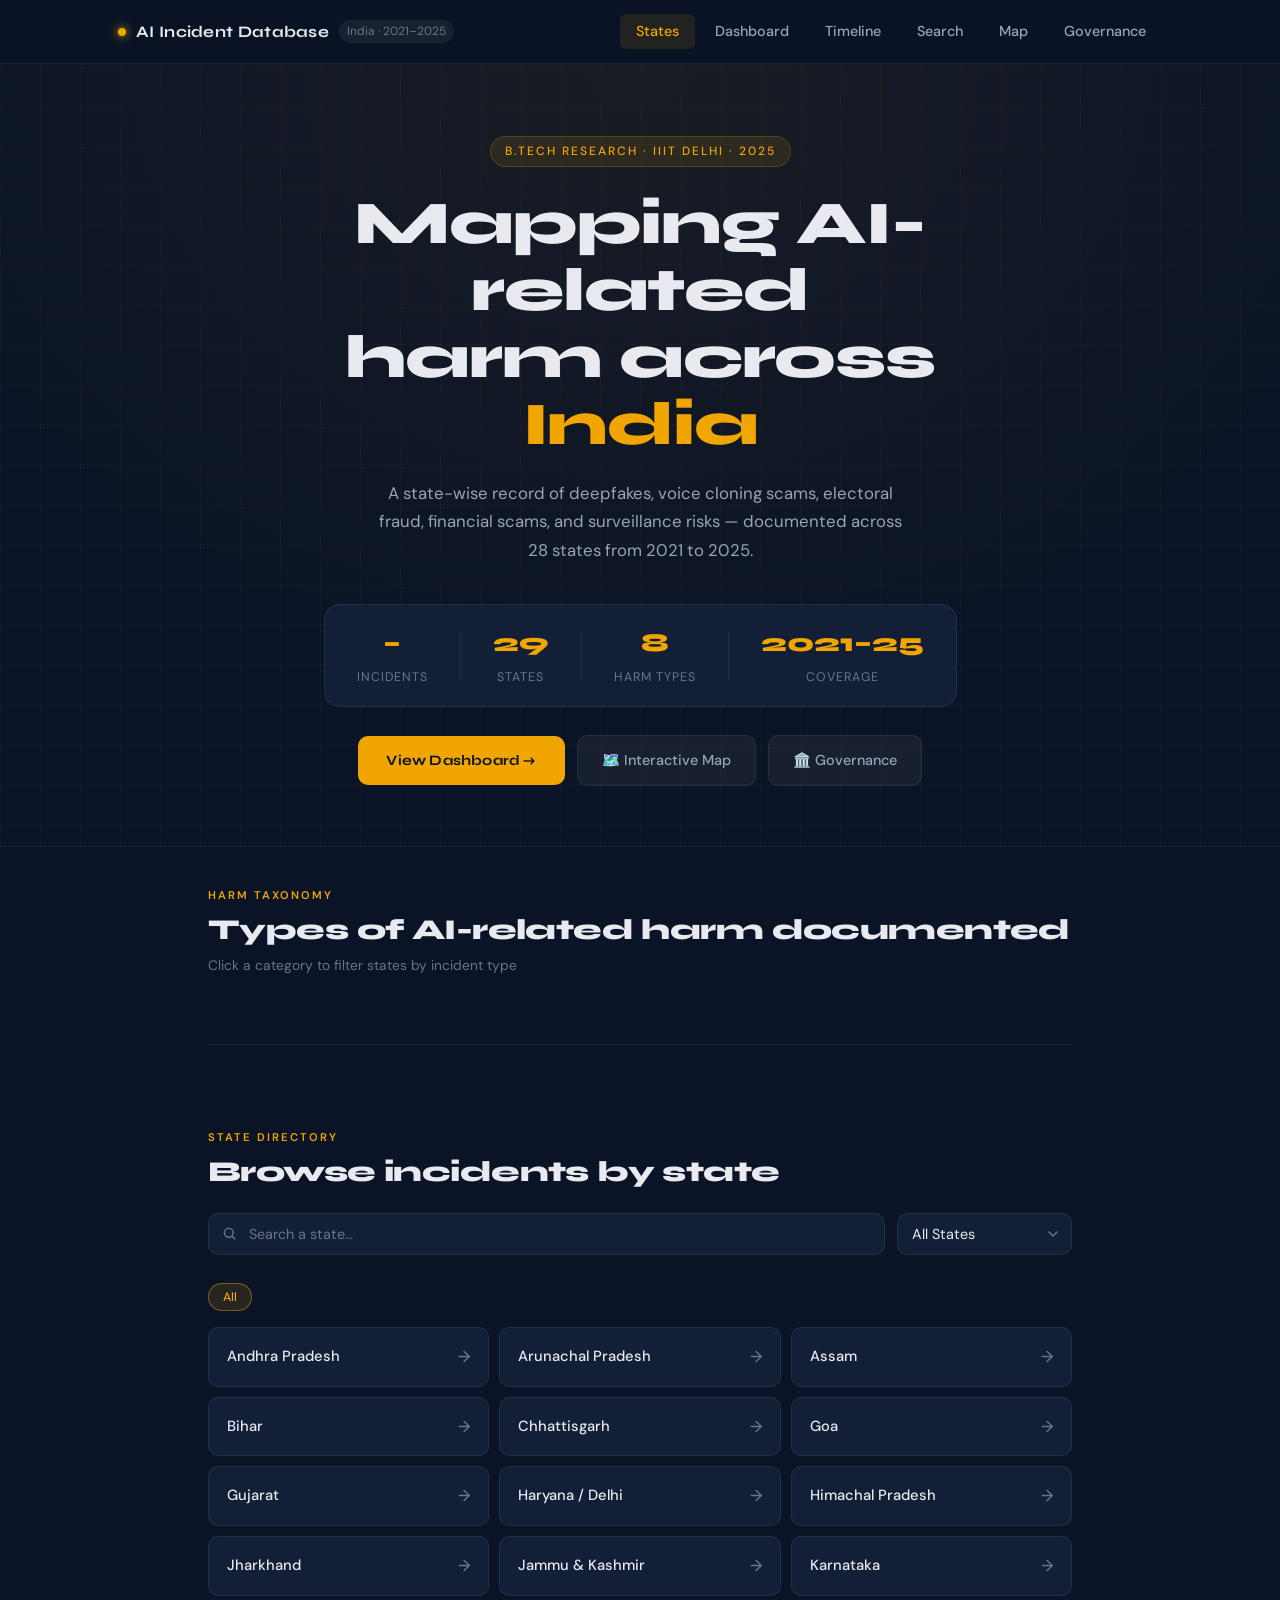
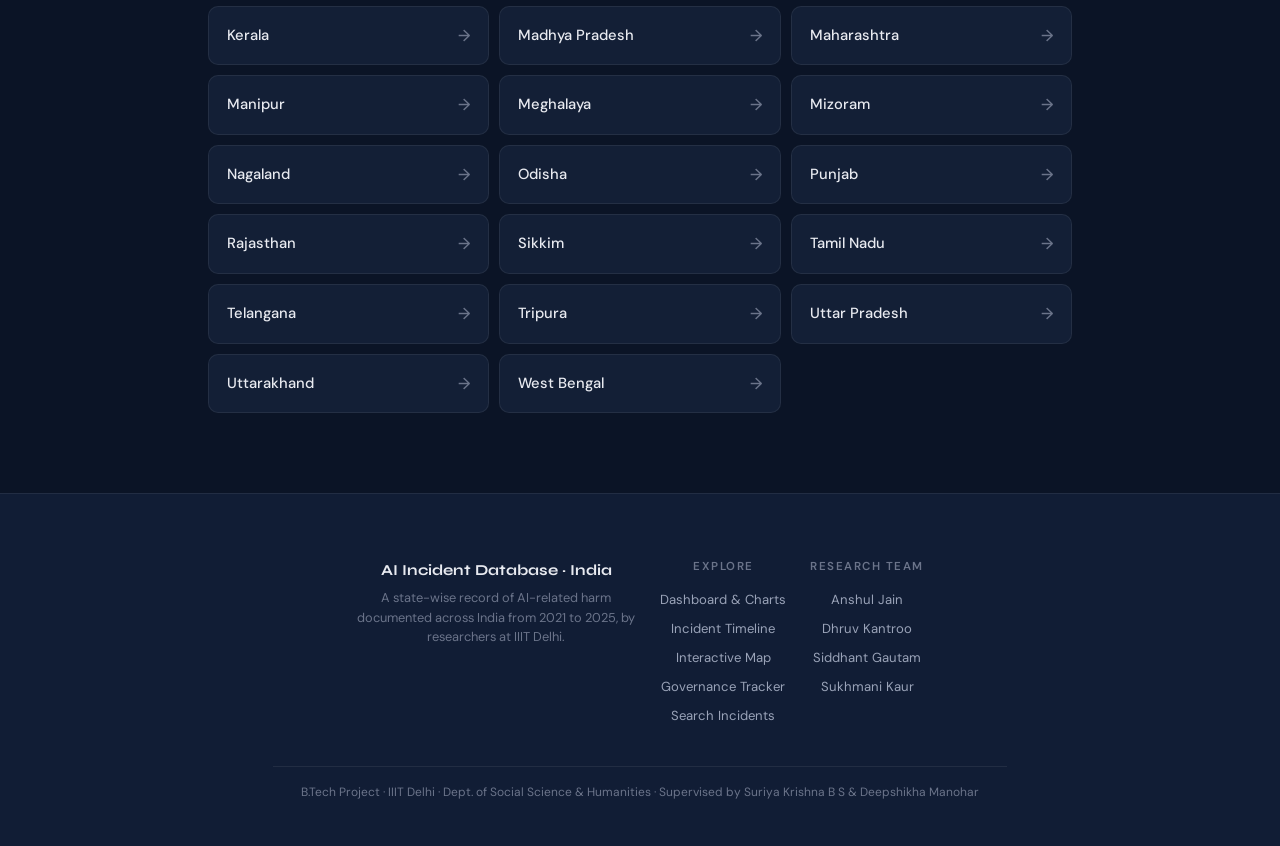
==== index.html @ 0bf56e0f "Redesign: interactive map, new UI, category filters" ====
<!DOCTYPE html>
<html lang="en">
<head>
  <meta charset="UTF-8" />
  <meta name="viewport" content="width=device-width, initial-scale=1.0" />
  <title>AI Incident Database – India</title>
  <link rel="preconnect" href="https://fonts.googleapis.com">
  <link href="https://fonts.googleapis.com/css2?family=Syne:wght@400;600;700;800&family=DM+Sans:ital,wght@0,300;0,400;0,500;1,400&display=swap" rel="stylesheet">
  <link rel="stylesheet" href="styles.css" />
</head>
<body>

  <!-- TOP NAV -->
  <nav class="topnav">
    <div class="topnav-inner">
      <div class="topnav-brand">
        <span class="brand-dot"></span>
        <span class="brand-name">AI Incident Database</span>
        <span class="brand-tag">India · 2021–2025</span>
      </div>
      <div class="topnav-links">
        <a href="index.html" class="nav-link active">States</a>
        <a href="dashboard.html" class="nav-link">Dashboard</a>
        <a href="timeline.html" class="nav-link">Timeline</a>
        <a href="search.html" class="nav-link">Search</a>
        <a href="overall.html" class="nav-link">Map</a>
        <a href="governance.html" class="nav-link">Governance</a>
      </div>
      <button class="hamburger" id="hamburger" aria-label="Open menu">
        <span></span><span></span><span></span>
      </button>
    </div>
  </nav>

  <!-- MOBILE DRAWER -->
  <div class="drawer-overlay" id="drawerOverlay"></div>
  <aside class="drawer" id="drawer">
    <div class="drawer-header">
      <span class="brand-name">Navigation</span>
      <button class="drawer-close" id="drawerClose">✕</button>
    </div>
    <ul class="drawer-list">
      <li><a href="index.html" class="drawer-link active"><span>🗺️</span> All States</a></li>
      <li><a href="dashboard.html" class="drawer-link"><span>📊</span> Dashboard</a></li>
      <li><a href="timeline.html" class="drawer-link"><span>📅</span> Timeline</a></li>
      <li><a href="search.html" class="drawer-link"><span>🔍</span> Search</a></li>
      <li><a href="overall.html" class="drawer-link"><span>🗾</span> Map</a></li>
      <li><a href="governance.html" class="drawer-link"><span>🏛️</span> Central Governance</a></li>
    </ul>
  </aside>

  <!-- HERO -->
  <header class="hero">
    <div class="hero-inner">
      <div class="hero-eyebrow">B.Tech Research · IIIT Delhi · 2025</div>
      <h1 class="hero-title">
        Mapping AI-related<br>harm across <em>India</em>
      </h1>
      <p class="hero-sub">A state-wise record of deepfakes, voice cloning scams, electoral fraud, financial scams, and surveillance risks — documented across 28 states from 2021 to 2025.</p>
      <div class="hero-stats">
        <div class="stat"><strong id="cntTotal">–</strong><span>Incidents</span></div>
        <div class="stat-divider"></div>
        <div class="stat"><strong id="cntStates">29</strong><span>States</span></div>
        <div class="stat-divider"></div>
        <div class="stat"><strong>8</strong><span>Harm types</span></div>
        <div class="stat-divider"></div>
        <div class="stat"><strong>2021–25</strong><span>Coverage</span></div>
      </div>
      <div class="hero-actions">
        <a href="dashboard.html" class="btn-primary">View Dashboard →</a>
        <a href="overall.html" class="btn-secondary">🗺️ Interactive Map</a>
        <a href="governance.html" class="btn-secondary">🏛️ Governance</a>
      </div>
    </div>
    <div class="hero-grid-bg"></div>
  </header>

  <!-- HARM CATEGORIES SECTION -->
  <section class="main-container" style="padding-bottom:0">
    <div class="section-header">
      <span class="section-eyebrow">Harm Taxonomy</span>
      <h2 class="section-title">Types of AI-related harm documented</h2>
      <p class="section-desc">Click a category to filter states by incident type</p>
    </div>
    <div class="cat-cards-grid" id="catCardsGrid"></div>
    <div class="section-divider"></div>
  </section>

  <!-- STATE DIRECTORY -->
  <main class="main-container">
    <div class="section-header">
      <span class="section-eyebrow">State Directory</span>
      <h2 class="section-title">Browse incidents by state</h2>
    </div>

    <div class="controls-bar">
      <div class="search-wrap">
        <svg class="search-icon" viewBox="0 0 20 20" fill="none"><circle cx="8.5" cy="8.5" r="5.5" stroke="currentColor" stroke-width="1.8"/><path d="M13 13l3 3" stroke="currentColor" stroke-width="1.8" stroke-linecap="round"/></svg>
        <input type="text" id="searchInput" class="search-input" placeholder="Search a state…" autocomplete="off" />
      </div>
      <select id="stateSelect" class="state-select">
        <option value="">All States</option>
        <option>Andhra Pradesh</option>
        <option>Arunachal Pradesh</option>
        <option>Assam</option>
        <option>Bihar</option>
        <option>Chhattisgarh</option>
        <option>Goa</option>
        <option>Gujarat</option>
        <option>Haryana/ Delhi</option>
        <option>Himachal Pradesh</option>
        <option>Jharkhand</option>
        <option>Jammu & Kashmir</option>
        <option>Karnataka</option>
        <option>Kerala</option>
        <option>Madhya Pradesh</option>
        <option>Maharashtra</option>
        <option>Manipur</option>
        <option>Meghalaya</option>
        <option>Mizoram</option>
        <option>Nagaland</option>
        <option>Odisha</option>
        <option>Punjab</option>
        <option>Rajasthan</option>
        <option>Sikkim</option>
        <option>Tamil Nadu</option>
        <option>Telangana</option>
        <option>Tripura</option>
        <option>Uttar Pradesh</option>
        <option>Uttarakhand</option>
        <option>West Bengal</option>
      </select>
    </div>

    <div class="filter-chips" id="filterChips">
      <button class="filter-chip active" data-cat="">All</button>
    </div>

    <ul id="stateList" class="state-grid">
      <li data-state="Andhra Pradesh"><a href="state.html?state=Andhra%20Pradesh"><span class="state-name">Andhra Pradesh</span><div class="state-card-right"><span class="state-arrow">→</span></div></a></li>
      <li data-state="Arunachal Pradesh"><a href="state.html?state=Arunachal%20Pradesh"><span class="state-name">Arunachal Pradesh</span><div class="state-card-right"><span class="state-arrow">→</span></div></a></li>
      <li data-state="Assam"><a href="state.html?state=Assam"><span class="state-name">Assam</span><div class="state-card-right"><span class="state-arrow">→</span></div></a></li>
      <li data-state="Bihar"><a href="state.html?state=Bihar"><span class="state-name">Bihar</span><div class="state-card-right"><span class="state-arrow">→</span></div></a></li>
      <li data-state="Chhattisgarh"><a href="state.html?state=Chhattisgarh"><span class="state-name">Chhattisgarh</span><div class="state-card-right"><span class="state-arrow">→</span></div></a></li>
      <li data-state="Goa"><a href="state.html?state=Goa"><span class="state-name">Goa</span><div class="state-card-right"><span class="state-arrow">→</span></div></a></li>
      <li data-state="Gujarat"><a href="state.html?state=Gujarat"><span class="state-name">Gujarat</span><div class="state-card-right"><span class="state-arrow">→</span></div></a></li>
      <li data-state="Haryana/ Delhi"><a href="state.html?state=Haryana%2F%20Delhi"><span class="state-name">Haryana / Delhi</span><div class="state-card-right"><span class="state-arrow">→</span></div></a></li>
      <li data-state="Himachal Pradesh"><a href="state.html?state=Himachal%20Pradesh"><span class="state-name">Himachal Pradesh</span><div class="state-card-right"><span class="state-arrow">→</span></div></a></li>
      <li data-state="Jharkhand"><a href="state.html?state=Jharkhand"><span class="state-name">Jharkhand</span><div class="state-card-right"><span class="state-arrow">→</span></div></a></li>
      <li data-state="Jammu & Kashmir"><a href="state.html?state=Jammu%20%26%20Kashmir"><span class="state-name">Jammu & Kashmir</span><div class="state-card-right"><span class="state-arrow">→</span></div></a></li>
      <li data-state="Karnataka"><a href="state.html?state=Karnataka"><span class="state-name">Karnataka</span><div class="state-card-right"><span class="state-arrow">→</span></div></a></li>
      <li data-state="Kerala"><a href="state.html?state=Kerala"><span class="state-name">Kerala</span><div class="state-card-right"><span class="state-arrow">→</span></div></a></li>
      <li data-state="Madhya Pradesh"><a href="state.html?state=Madhya%20Pradesh"><span class="state-name">Madhya Pradesh</span><div class="state-card-right"><span class="state-arrow">→</span></div></a></li>
      <li data-state="Maharashtra"><a href="state.html?state=Maharashtra"><span class="state-name">Maharashtra</span><div class="state-card-right"><span class="state-arrow">→</span></div></a></li>
      <li data-state="Manipur"><a href="state.html?state=Manipur"><span class="state-name">Manipur</span><div class="state-card-right"><span class="state-arrow">→</span></div></a></li>
      <li data-state="Meghalaya"><a href="state.html?state=Meghalaya"><span class="state-name">Meghalaya</span><div class="state-card-right"><span class="state-arrow">→</span></div></a></li>
      <li data-state="Mizoram"><a href="state.html?state=Mizoram"><span class="state-name">Mizoram</span><div class="state-card-right"><span class="state-arrow">→</span></div></a></li>
      <li data-state="Nagaland"><a href="state.html?state=Nagaland"><span class="state-name">Nagaland</span><div class="state-card-right"><span class="state-arrow">→</span></div></a></li>
      <li data-state="Odisha"><a href="state.html?state=Odisha"><span class="state-name">Odisha</span><div class="state-card-right"><span class="state-arrow">→</span></div></a></li>
      <li data-state="Punjab"><a href="state.html?state=Punjab"><span class="state-name">Punjab</span><div class="state-card-right"><span class="state-arrow">→</span></div></a></li>
      <li data-state="Rajasthan"><a href="state.html?state=Rajasthan"><span class="state-name">Rajasthan</span><div class="state-card-right"><span class="state-arrow">→</span></div></a></li>
      <li data-state="Sikkim"><a href="state.html?state=Sikkim"><span class="state-name">Sikkim</span><div class="state-card-right"><span class="state-arrow">→</span></div></a></li>
      <li data-state="Tamil Nadu"><a href="state.html?state=Tamil%20Nadu"><span class="state-name">Tamil Nadu</span><div class="state-card-right"><span class="state-arrow">→</span></div></a></li>
      <li data-state="Telangana"><a href="state.html?state=Telangana"><span class="state-name">Telangana</span><div class="state-card-right"><span class="state-arrow">→</span></div></a></li>
      <li data-state="Tripura"><a href="state.html?state=Tripura"><span class="state-name">Tripura</span><div class="state-card-right"><span class="state-arrow">→</span></div></a></li>
      <li data-state="Uttar Pradesh"><a href="state.html?state=Uttar%20Pradesh"><span class="state-name">Uttar Pradesh</span><div class="state-card-right"><span class="state-arrow">→</span></div></a></li>
      <li data-state="Uttarakhand"><a href="state.html?state=Uttarakhand"><span class="state-name">Uttarakhand</span><div class="state-card-right"><span class="state-arrow">→</span></div></a></li>
      <li data-state="West Bengal"><a href="state.html?state=West%20Bengal"><span class="state-name">West Bengal</span><div class="state-card-right"><span class="state-arrow">→</span></div></a></li>
    </ul>

    <p id="noResults" class="no-results" style="display:none;">No states match your search.</p>
  </main>

  <!-- FOOTER -->
  <footer class="site-footer">
    <div class="footer-inner">
      <div class="footer-brand">
        <span class="footer-brand-name">AI Incident Database · India</span>
        <p class="footer-brand-desc">A state-wise record of AI-related harm documented across India from 2021 to 2025, by researchers at IIIT Delhi.</p>
      </div>
      <div class="footer-links">
        <span class="footer-links-title">Explore</span>
        <a href="dashboard.html" class="footer-link">Dashboard & Charts</a>
        <a href="timeline.html" class="footer-link">Incident Timeline</a>
        <a href="overall.html" class="footer-link">Interactive Map</a>
        <a href="governance.html" class="footer-link">Governance Tracker</a>
        <a href="search.html" class="footer-link">Search Incidents</a>
      </div>
      <div class="footer-links">
        <span class="footer-links-title">Research Team</span>
        <span class="footer-link">Anshul Jain</span>
        <span class="footer-link">Dhruv Kantroo</span>
        <span class="footer-link">Siddhant Gautam</span>
        <span class="footer-link">Sukhmani Kaur</span>
      </div>
    </div>
    <div class="footer-bottom">
      B.Tech Project · IIIT Delhi · Dept. of Social Science & Humanities · Supervised by Suriya Krishna B S & Deepshikha Manohar
    </div>
  </footer>

  <script src="state.js"></script>
  <script src="script.js"></script>
  <script>
    /* ── Category rules ── */
    const CAT_RULES = [
      { key: 'electoral',    label: 'Electoral Misinfo',    icon: '🗳️', color: '#c17f24', rgb: '193,127,36',  keywords: ['election','electoral','political','deepfake political','CM','BJP','Congress','RJD','TMC','SP ','MLA','MP ','poll','vote','campaign','defam'] },
      { key: 'blackmail',    label: 'Deepfake Blackmail',   icon: '🎭', color: '#7ec8e3', rgb: '126,200,227', keywords: ['blackmail','sextortion','obscene','morphed','suicide','extort','intimate','explicit','revenge'] },
      { key: 'voice',        label: 'Voice Cloning Scams',  icon: '🎙️', color: '#c084fc', rgb: '192,132,252', keywords: ['voice cloning','voice scam','cloned voice','AI voice','kidnap','ransom','emergency'] },
      { key: 'fraud',        label: 'Financial Fraud',      icon: '💸', color: '#f97316', rgb: '249,115,22',  keywords: ['fraud','investment','scam','lakh','crore','trading','fake app','stock','crypto','ponzi','trump hotel','phishing'] },
      { key: 'arrest',       label: 'Digital Arrest',       icon: '🚔', color: '#4ade80', rgb: '74,222,128',  keywords: ['digital arrest','IPS','CBI','RBI','officer','deepfake IPS','pose as'] },
      { key: 'surveillance', label: 'Surveillance Risks',   icon: '👁️', color: '#94a3b8', rgb: '148,163,184', keywords: ['facial recognition','CCTV','surveillance','attendance','biometric','AI tool','deep trace','traffic'] },
      { key: 'identity',     label: 'Identity Theft',       icon: '🪪', color: '#fb923c', rgb: '251,146,60',  keywords: ['identity','fake profile','persona','fake account','impersonat','babydoll','fake social'] },
      { key: 'communal',     label: 'Communal Misinfo',     icon: '⚡', color: '#f0abfc', rgb: '240,171,252', keywords: ['communal','riot','violence','religion','caste','kumbh','misinformation','fake news','mislead','stampede'] },
    ];

    function classifyIncident(inc) {
      const text = ((inc.title || '') + ' ' + (inc.summary || '')).toLowerCase();
      for (const cat of CAT_RULES) {
        if (cat.keywords.some(k => text.includes(k.toLowerCase()))) return cat;
      }
      return { key: 'other', label: 'Other', icon: '📌', color: '#6b748a', rgb: '107,116,138' };
    }

    /* ── Build counts per state and per category ── */
    const stateCounts = {};
    const catCounts   = {};
    const stateCats   = {};  // state → Set of cat keys

    let totalIncidents = 0;
    Object.entries(incidentsData).forEach(([state, incs]) => {
      stateCounts[state] = incs.length;
      totalIncidents += incs.length;
      stateCats[state] = new Set();
      incs.forEach(inc => {
        const cat = classifyIncident(inc);
        catCounts[cat.key] = (catCounts[cat.key] || 0) + 1;
        stateCats[state].add(cat.key);
      });
    });

    /* ── Hero: animated counter ── */
    function animateCounter(el, target, dur = 1300) {
      const t0 = performance.now();
      (function tick(now) {
        const p = Math.min((now - t0) / dur, 1);
        el.textContent = Math.round((1 - Math.pow(1 - p, 3)) * target);
        if (p < 1) requestAnimationFrame(tick);
      })(performance.now());
    }

    const cntTotal  = document.getElementById('cntTotal');
    const cntStates = document.getElementById('cntStates');

    const heroObs = new IntersectionObserver(entries => {
      if (entries[0].isIntersecting) {
        animateCounter(cntTotal,  totalIncidents);
        animateCounter(cntStates, Object.keys(incidentsData).length);
        heroObs.disconnect();
      }
    }, { threshold: 0.3 });
    heroObs.observe(document.querySelector('.hero-stats'));

    /* ── Hero: rotating word ── */
    const rotWords = ['deepfakes', 'voice scams', 'election fraud', 'surveillance', 'financial fraud', 'identity theft', 'communal misinfo'];
    let rotIdx = 0;
    const rotEl = document.getElementById('rotWord');
    setInterval(() => {
      rotEl.style.opacity = '0';
      rotEl.style.transform = 'translateY(-10px)';
      setTimeout(() => {
        rotIdx = (rotIdx + 1) % rotWords.length;
        rotEl.textContent = rotWords[rotIdx];
        rotEl.style.opacity = '1';
        rotEl.style.transform = 'translateY(0)';
      }, 220);
    }, 2400);

    /* ── Build category cards ── */
    let activeCat = '';
    const catGrid = document.getElementById('catCardsGrid');
    const chips   = document.getElementById('filterChips');

    CAT_RULES.forEach(cat => {
      const count = catCounts[cat.key] || 0;

      // Card
      const card = document.createElement('div');
      card.className = 'cat-card';
      card.style.setProperty('--c-accent', cat.color);
      card.style.setProperty('--c-accent-rgb', cat.rgb);
      card.innerHTML = `
        <span class="cat-card-icon">${cat.icon}</span>
        <div class="cat-card-label">${cat.label}</div>
        <div class="cat-card-meta">
          <span class="cat-card-count">across states</span>
          <span class="cat-card-num">${count}</span>
        </div>`;
      card.addEventListener('click', () => filterByCat(cat.key, card));
      catGrid.appendChild(card);

      // Chip
      const chip = document.createElement('button');
      chip.className = 'filter-chip';
      chip.dataset.cat = cat.key;
      chip.style.cssText = `border-color: rgba(${cat.rgb},0.3);`;
      chip.textContent = cat.label;
      chip.addEventListener('click', () => filterByCat(cat.key, null, chip));
      chips.appendChild(chip);
    });

    function filterByCat(key, clickedCard, clickedChip) {
      // Toggle off if same category clicked
      if (activeCat === key) key = '';

      activeCat = key;

      // Update card active states
      document.querySelectorAll('.cat-card').forEach((c, i) => {
        c.classList.toggle('active-filter', CAT_RULES[i]?.key === key);
      });

      // Update chip active states
      document.querySelectorAll('.filter-chip').forEach(c => {
        c.classList.toggle('active', c.dataset.cat === key);
      });
      if (!key) document.querySelector('.filter-chip[data-cat=""]').classList.add('active');

      // Filter state list
      document.querySelectorAll('#stateList li[data-state]').forEach(li => {
        const state = li.dataset.state;
        const show = !key || (stateCats[state] && stateCats[state].has(key));
        li.style.display = show ? '' : 'none';
      });

      const visible = document.querySelectorAll('#stateList li[data-state]:not([style*="none"])').length;
      document.getElementById('noResults').style.display = visible === 0 ? '' : 'none';
    }

    // "All" chip
    document.querySelector('.filter-chip[data-cat=""]').addEventListener('click', () => filterByCat(''));

    /* ── Inject incident count badges into state cards ── */
    document.querySelectorAll('#stateList li[data-state]').forEach(li => {
      const count = stateCounts[li.dataset.state] || 0;
      if (count > 0) {
        const right = li.querySelector('.state-card-right');
        const badge = document.createElement('span');
        badge.className = 'incident-count-badge';
        badge.textContent = count;
        right.insertBefore(badge, right.firstChild);
      }
    });

    /* ── Scroll reveal ── */
    const revObs = new IntersectionObserver(entries => {
      entries.forEach(e => {
        if (e.isIntersecting) { e.target.classList.add('visible'); revObs.unobserve(e.target); }
      });
    }, { threshold: 0.08 });
    document.querySelectorAll('.reveal').forEach(el => revObs.observe(el));

    /* ── Search & dropdown filter ── */
    const searchInput = document.getElementById('searchInput');
    const stateSelect = document.getElementById('stateSelect');
    const stateList   = document.getElementById('stateList');
    const noResults   = document.getElementById('noResults');

    function applyFilters() {
      const q = searchInput.value.trim().toLowerCase();
      const sel = stateSelect.value.toLowerCase();
      let visible = 0;
      document.querySelectorAll('#stateList li[data-state]').forEach(li => {
        const state = li.dataset.state.toLowerCase();
        const catOk  = !activeCat || (stateCats[li.dataset.state] && stateCats[li.dataset.state].has(activeCat));
        const textOk = !q || state.includes(q);
        const selOk  = !sel || state === sel;
        const show = catOk && textOk && selOk;
        li.style.display = show ? '' : 'none';
        if (show) visible++;
      });
      noResults.style.display = visible === 0 ? '' : 'none';
    }

    searchInput.addEventListener('input', applyFilters);
    stateSelect.addEventListener('change', applyFilters);
  </script>
</body>
</html>
---- styles.css ----
/* =============================================
   RESET & BASE
   ============================================= */
*, *::before, *::after { box-sizing: border-box; margin: 0; padding: 0; }

:root {
  --navy:    #0b1426;
  --navy-2:  #111d35;
  --navy-3:  #1a2d4f;
  --amber:   #f0a500;
  --amber-2: #ffc840;
  --text:    #e8eaf0;
  --text-2:  #9aa3b8;
  --text-3:  #6b748a;
  --card-bg: #131f36;
  --card-border: rgba(255,255,255,0.07);
  --radius:  10px;
  --radius-lg: 16px;
  --transition: 0.22s cubic-bezier(0.4,0,0.2,1);
  --nav-h: 64px;
}

html { scroll-behavior: smooth; }

body {
  font-family: 'DM Sans', system-ui, sans-serif;
  background: var(--navy);
  color: var(--text);
  min-height: 100vh;
  padding-top: var(--nav-h);
  font-size: 15px;
  line-height: 1.6;
  -webkit-font-smoothing: antialiased;
}

/* =============================================
   TOP NAV
   ============================================= */
.topnav {
  position: fixed;
  top: 0; left: 0; right: 0;
  height: var(--nav-h);
  background: rgba(11, 20, 38, 0.92);
  backdrop-filter: blur(14px);
  -webkit-backdrop-filter: blur(14px);
  border-bottom: 1px solid var(--card-border);
  z-index: 1000;
}

.topnav-inner {
  max-width: 1100px;
  margin: 0 auto;
  padding: 0 28px;
  height: 100%;
  display: flex;
  align-items: center;
  gap: 24px;
}

.topnav-brand {
  display: flex;
  align-items: center;
  gap: 10px;
  flex-shrink: 0;
}

.brand-dot {
  width: 8px; height: 8px;
  background: var(--amber);
  border-radius: 50%;
  flex-shrink: 0;
  box-shadow: 0 0 8px var(--amber);
}

.brand-name {
  font-family: 'Syne', sans-serif;
  font-weight: 700;
  font-size: 1rem;
  color: var(--text);
  letter-spacing: 0.3px;
}

.brand-tag {
  font-size: 0.75rem;
  color: var(--text-3);
  background: rgba(255,255,255,0.06);
  padding: 2px 8px;
  border-radius: 20px;
  font-weight: 400;
  display: none;
}

@media (min-width: 600px) { .brand-tag { display: inline; } }

.topnav-links {
  display: flex;
  gap: 4px;
  margin-left: auto;
}

@media (max-width: 600px) { .topnav-links { display: none; } }

.nav-link {
  padding: 6px 16px;
  border-radius: 6px;
  text-decoration: none;
  font-weight: 500;
  font-size: 0.9rem;
  color: var(--text-2);
  transition: all var(--transition);
}

.nav-link:hover { color: var(--text); background: rgba(255,255,255,0.07); }
.nav-link.active { color: var(--amber); background: rgba(240,165,0,0.1); }

/* HAMBURGER */
.hamburger {
  display: none;
  flex-direction: column;
  gap: 5px;
  background: none;
  border: 1px solid var(--card-border);
  border-radius: 8px;
  padding: 9px 10px;
  cursor: pointer;
  margin-left: auto;
}

.hamburger span {
  display: block;
  width: 20px; height: 2px;
  background: var(--text-2);
  border-radius: 2px;
  transition: background var(--transition);
}

.hamburger:hover span { background: var(--text); }

@media (max-width: 600px) { .hamburger { display: flex; } }

/* =============================================
   DRAWER (mobile nav)
   ============================================= */
.drawer-overlay {
  display: none;
  position: fixed;
  inset: 0;
  background: rgba(0,0,0,0.5);
  z-index: 1050;
  opacity: 0;
  transition: opacity var(--transition);
}

.drawer-overlay.active { display: block; opacity: 1; }

.drawer {
  position: fixed;
  top: 0; right: -280px;
  width: 260px;
  height: 100vh;
  background: var(--navy-2);
  border-left: 1px solid var(--card-border);
  z-index: 1100;
  padding: 24px 0;
  transition: right 0.3s cubic-bezier(0.4,0,0.2,1);
  display: flex;
  flex-direction: column;
  gap: 8px;
}

.drawer.open { right: 0; }

.drawer-header {
  display: flex;
  align-items: center;
  justify-content: space-between;
  padding: 0 20px 20px;
  border-bottom: 1px solid var(--card-border);
}

.drawer-close {
  background: none;
  border: none;
  color: var(--text-2);
  font-size: 1.1rem;
  cursor: pointer;
  padding: 4px 8px;
  border-radius: 6px;
  transition: all var(--transition);
}

.drawer-close:hover { color: var(--text); background: rgba(255,255,255,0.07); }

.drawer-list { list-style: none; padding: 12px 0; }

.drawer-list li { margin: 4px 12px; }

.drawer-link {
  display: flex;
  align-items: center;
  gap: 12px;
  padding: 12px 16px;
  border-radius: var(--radius);
  text-decoration: none;
  color: var(--text-2);
  font-weight: 500;
  font-size: 0.95rem;
  transition: all var(--transition);
}

.drawer-link:hover { background: rgba(255,255,255,0.06); color: var(--text); }
.drawer-link.active { background: rgba(240,165,0,0.1); color: var(--amber); }

/* =============================================
   HERO (index page)
   ============================================= */
.hero {
  position: relative;
  padding: 72px 28px 60px;
  overflow: hidden;
  border-bottom: 1px solid var(--card-border);
}

.hero-grid-bg {
  position: absolute;
  inset: 0;
  background-image:
    linear-gradient(rgba(240,165,0,0.04) 1px, transparent 1px),
    linear-gradient(90deg, rgba(240,165,0,0.04) 1px, transparent 1px);
  background-size: 40px 40px;
  pointer-events: none;
}

.hero::after {
  content: '';
  position: absolute;
  inset: 0;
  background: radial-gradient(ellipse 60% 80% at 50% 0%, rgba(240,165,0,0.06), transparent);
  pointer-events: none;
}

.hero-inner {
  max-width: 720px;
  margin: 0 auto;
  text-align: center;
  position: relative;
  z-index: 1;
}

.hero-eyebrow {
  display: inline-block;
  font-size: 0.75rem;
  font-weight: 500;
  letter-spacing: 2px;
  text-transform: uppercase;
  color: var(--amber);
  background: rgba(240,165,0,0.1);
  border: 1px solid rgba(240,165,0,0.2);
  padding: 5px 14px;
  border-radius: 20px;
  margin-bottom: 24px;
}

.hero-title {
  font-family: 'Syne', sans-serif;
  font-size: clamp(2.2rem, 6vw, 3.8rem);
  font-weight: 800;
  line-height: 1.1;
  color: var(--text);
  margin-bottom: 20px;
  letter-spacing: -0.02em;
}

.hero-title em {
  font-style: normal;
  color: var(--amber);
}

.hero-sub {
  font-size: 1.05rem;
  color: var(--text-2);
  max-width: 540px;
  margin: 0 auto 40px;
  line-height: 1.7;
}

.hero-stats {
  display: flex;
  align-items: center;
  justify-content: center;
  gap: 0;
  background: var(--card-bg);
  border: 1px solid var(--card-border);
  border-radius: var(--radius-lg);
  overflow: hidden;
  width: fit-content;
  margin: 0 auto;
}

.stat {
  display: flex;
  flex-direction: column;
  align-items: center;
  padding: 18px 32px;
  gap: 4px;
}

.stat strong {
  font-family: 'Syne', sans-serif;
  font-size: 1.6rem;
  font-weight: 800;
  color: var(--amber);
}

.stat span {
  font-size: 0.78rem;
  color: var(--text-3);
  text-transform: uppercase;
  letter-spacing: 1px;
}

.stat-divider {
  width: 1px;
  height: 48px;
  background: var(--card-border);
}

/* =============================================
   MAIN CONTAINER (index)
   ============================================= */
.main-container {
  max-width: 920px;
  margin: 0 auto;
  padding: 40px 28px 80px;
}

/* CONTROLS BAR */
.controls-bar {
  display: flex;
  gap: 12px;
  margin-bottom: 28px;
  flex-wrap: wrap;
}

.search-wrap {
  position: relative;
  flex: 1;
  min-width: 200px;
}

.search-icon {
  position: absolute;
  left: 14px;
  top: 50%;
  transform: translateY(-50%);
  width: 16px; height: 16px;
  color: var(--text-3);
  pointer-events: none;
}

.search-input {
  width: 100%;
  padding: 11px 14px 11px 40px;
  background: var(--card-bg);
  border: 1px solid var(--card-border);
  border-radius: var(--radius);
  color: var(--text);
  font-size: 0.9rem;
  font-family: inherit;
  transition: all var(--transition);
  outline: none;
}

.search-input::placeholder { color: var(--text-3); }

.search-input:focus {
  border-color: rgba(240,165,0,0.4);
  box-shadow: 0 0 0 3px rgba(240,165,0,0.08);
}

.state-select {
  padding: 11px 36px 11px 14px;
  background: var(--card-bg);
  border: 1px solid var(--card-border);
  border-radius: var(--radius);
  color: var(--text);
  font-size: 0.9rem;
  font-family: inherit;
  cursor: pointer;
  outline: none;
  transition: all var(--transition);
  appearance: none;
  background-image: url("data:image/svg+xml,%3Csvg xmlns='http://www.w3.org/2000/svg' width='12' height='12' viewBox='0 0 12 12'%3E%3Cpath d='M2 4l4 4 4-4' stroke='%236b748a' stroke-width='1.5' fill='none' stroke-linecap='round'/%3E%3C/svg%3E");
  background-repeat: no-repeat;
  background-position: right 12px center;
}

.state-select:focus { border-color: rgba(240,165,0,0.4); }

.state-select option { background: var(--navy-2); }

/* STATE GRID */
.state-grid {
  list-style: none;
  display: grid;
  grid-template-columns: repeat(auto-fill, minmax(220px, 1fr));
  gap: 10px;
}

.state-grid li { opacity: 0; animation: fadeUp 0.4s forwards; }
.state-grid li:nth-child(1)  { animation-delay: 0.02s; }
.state-grid li:nth-child(2)  { animation-delay: 0.04s; }
.state-grid li:nth-child(3)  { animation-delay: 0.06s; }
.state-grid li:nth-child(4)  { animation-delay: 0.08s; }
.state-grid li:nth-child(5)  { animation-delay: 0.10s; }
.state-grid li:nth-child(6)  { animation-delay: 0.12s; }
.state-grid li:nth-child(7)  { animation-delay: 0.14s; }
.state-grid li:nth-child(8)  { animation-delay: 0.16s; }
.state-grid li:nth-child(9)  { animation-delay: 0.18s; }
.state-grid li:nth-child(10) { animation-delay: 0.20s; }
.state-grid li:nth-child(11) { animation-delay: 0.22s; }
.state-grid li:nth-child(12) { animation-delay: 0.24s; }
.state-grid li:nth-child(n+13) { animation-delay: 0.26s; }

@keyframes fadeUp {
  from { opacity: 0; transform: translateY(12px); }
  to   { opacity: 1; transform: translateY(0); }
}

.state-grid a {
  display: flex;
  align-items: center;
  justify-content: space-between;
  padding: 16px 18px;
  background: var(--card-bg);
  border: 1px solid var(--card-border);
  border-radius: var(--radius);
  text-decoration: none;
  color: var(--text);
  font-weight: 500;
  font-size: 0.92rem;
  transition: all var(--transition);
  group: true;
}

.state-grid a:hover {
  background: var(--navy-3);
  border-color: rgba(240,165,0,0.3);
  color: var(--amber-2);
  transform: translateY(-2px);
  box-shadow: 0 8px 24px rgba(0,0,0,0.3);
}

.state-arrow {
  color: var(--text-3);
  font-size: 1rem;
  transition: all var(--transition);
  margin-left: 8px;
}

.state-grid a:hover .state-arrow {
  color: var(--amber);
  transform: translateX(3px);
}

.no-results {
  text-align: center;
  color: var(--text-3);
  font-size: 0.95rem;
  padding: 48px;
  grid-column: 1 / -1;
}

/* =============================================
   STATE PAGE HERO
   ============================================= */
.state-hero {
  border-bottom: 1px solid var(--card-border);
  padding: 48px 28px 36px;
  background: linear-gradient(180deg, rgba(240,165,0,0.03), transparent);
}

.state-hero-inner {
  max-width: 880px;
  margin: 0 auto;
  display: flex;
  flex-direction: column;
  gap: 12px;
}

.back-btn {
  display: inline-flex;
  align-items: center;
  gap: 6px;
  color: var(--text-3);
  text-decoration: none;
  font-size: 0.85rem;
  font-weight: 500;
  transition: color var(--transition);
  width: fit-content;
}

.back-btn:hover { color: var(--amber); }

.state-title {
  font-family: 'Syne', sans-serif;
  font-size: clamp(1.8rem, 5vw, 2.8rem);
  font-weight: 800;
  color: var(--text);
  line-height: 1.15;
  letter-spacing: -0.02em;
}

.state-subtitle {
  font-size: 0.9rem;
  color: var(--text-3);
}

/* =============================================
   INCIDENT LIST (state page)
   ============================================= */
.state-main {
  max-width: 880px;
  margin: 0 auto;
  padding: 36px 28px 80px;
}

.empty-state {
  text-align: center;
  color: var(--text-3);
  font-size: 0.95rem;
  padding: 60px 24px;
  border: 1px dashed var(--card-border);
  border-radius: var(--radius-lg);
  margin-top: 12px;
}

.incident-list {
  display: flex;
  flex-direction: column;
  gap: 10px;
}

/* INCIDENT CARD */
.incident-card {
  background: var(--card-bg);
  border: 1px solid var(--card-border);
  border-radius: var(--radius-lg);
  overflow: hidden;
  transition: border-color var(--transition), box-shadow var(--transition);
  opacity: 0;
  animation: fadeUp 0.35s forwards;
}

.incident-card:hover { border-color: rgba(240,165,0,0.2); }

.incident-header {
  display: flex;
  align-items: flex-start;
  justify-content: space-between;
  gap: 16px;
  padding: 20px 22px;
  cursor: pointer;
  user-select: none;
}

.incident-header-left { flex: 1; min-width: 0; }

.incident-title {
  font-family: 'Syne', sans-serif;
  font-size: 1rem;
  font-weight: 600;
  color: var(--text);
  line-height: 1.4;
  margin-bottom: 6px;
  transition: color var(--transition);
}

.incident-header:hover .incident-title { color: var(--amber-2); }

.incident-date {
  display: inline-flex;
  align-items: center;
  gap: 5px;
  font-size: 0.78rem;
  color: var(--text-3);
  background: rgba(255,255,255,0.04);
  padding: 3px 10px;
  border-radius: 20px;
  border: 1px solid var(--card-border);
  font-weight: 400;
}

.incident-toggle {
  width: 28px; height: 28px;
  flex-shrink: 0;
  border-radius: 50%;
  background: rgba(255,255,255,0.05);
  border: 1px solid var(--card-border);
  display: flex;
  align-items: center;
  justify-content: center;
  transition: all var(--transition);
  margin-top: 2px;
}

.incident-toggle svg {
  width: 12px; height: 12px;
  color: var(--text-3);
  transition: transform var(--transition), color var(--transition);
}

.incident-card.open .incident-toggle {
  background: rgba(240,165,0,0.12);
  border-color: rgba(240,165,0,0.3);
}

.incident-card.open .incident-toggle svg {
  transform: rotate(180deg);
  color: var(--amber);
}

/* DROPDOWN */
.incident-dropdown {
  max-height: 0;
  overflow: hidden;
  transition: max-height 0.4s cubic-bezier(0.4,0,0.2,1);
}

.dropdown-inner {
  padding: 0 22px 22px;
  border-top: 1px solid var(--card-border);
}

.dropdown-text {
  font-size: 0.9rem;
  color: var(--text-2);
  line-height: 1.75;
  margin-top: 16px;
  white-space: pre-line;
}

.read-more-btn {
  display: inline-flex;
  align-items: center;
  gap: 8px;
  margin-top: 20px;
  padding: 10px 20px;
  background: rgba(240,165,0,0.1);
  border: 1px solid rgba(240,165,0,0.25);
  border-radius: 8px;
  color: var(--amber);
  text-decoration: none;
  font-size: 0.85rem;
  font-weight: 500;
  transition: all var(--transition);
}

.read-more-btn:hover {
  background: rgba(240,165,0,0.18);
  border-color: var(--amber);
  transform: translateX(2px);
}

/* =============================================
   OVERALL PAGE
   ============================================= */
.overall-main {
  max-width: 900px;
  margin: 0 auto;
  padding: 40px 28px 80px;
}

.overall-img-wrap {
  background: var(--card-bg);
  border: 1px solid var(--card-border);
  border-radius: var(--radius-lg);
  overflow: hidden;
  text-align: center;
}

.overall-img {
  width: 100%;
  max-width: 820px;
  height: auto;
  display: block;
  margin: 0 auto;
}

.overall-img-caption {
  padding: 16px 24px;
  font-size: 0.82rem;
  color: var(--text-3);
  border-top: 1px solid var(--card-border);
}

/* =============================================
   FOOTER
   ============================================= */
.site-footer {
  border-top: 1px solid var(--card-border);
  padding: 28px 28px;
  text-align: center;
  display: flex;
  flex-direction: column;
  gap: 4px;
}

.site-footer p {
  font-size: 0.8rem;
  color: var(--text-3);
}

/* =============================================
   CENTRAL GOV BUTTON (hero)
   ============================================= */
.central-gov-btn {
  display: inline-flex;
  align-items: center;
  gap: 8px;
  margin-top: 24px;
  padding: 13px 28px;
  background: rgba(240,165,0,0.1);
  border: 1px solid rgba(240,165,0,0.3);
  border-radius: 10px;
  color: var(--amber);
  text-decoration: none;
  font-size: 0.9rem;
  font-weight: 600;
  transition: all var(--transition);
  letter-spacing: 0.2px;
}

.central-gov-btn:hover {
  background: rgba(240,165,0,0.18);
  border-color: var(--amber);
  transform: translateY(-2px);
  box-shadow: 0 8px 24px rgba(240,165,0,0.15);
}

/* =============================================
   TAB BAR (state page)
   ============================================= */
.tab-bar {
  background: var(--navy-2);
  border-bottom: 1px solid var(--card-border);
  position: sticky;
  top: var(--nav-h);
  z-index: 100;
}

.tab-bar-inner {
  max-width: 880px;
  margin: 0 auto;
  padding: 0 28px;
  display: flex;
  gap: 4px;
}

.tab-btn {
  padding: 14px 22px;
  background: none;
  border: none;
  border-bottom: 2px solid transparent;
  color: var(--text-3);
  font-size: 0.9rem;
  font-weight: 500;
  font-family: inherit;
  cursor: pointer;
  transition: all var(--transition);
  display: flex;
  align-items: center;
  gap: 7px;
  white-space: nowrap;
}

.tab-btn:hover { color: var(--text-2); }

.tab-btn.active {
  color: var(--amber);
  border-bottom-color: var(--amber);
}

/* =============================================
   INCIDENT META ROW
   ============================================= */
.incident-meta {
  display: flex;
  align-items: center;
  gap: 8px;
  flex-wrap: wrap;
  margin-top: 6px;
}

/* TYPE BADGE */
.type-badge {
  display: inline-block;
  font-size: 0.7rem;
  font-weight: 600;
  padding: 2px 9px;
  border-radius: 20px;
  letter-spacing: 0.3px;
  border: 1px solid;
}

.type-legislation         { color: #60a5fa; border-color: rgba(96,165,250,0.3);  background: rgba(96,165,250,0.08); }
.type-law-enforcement     { color: #f87171; border-color: rgba(248,113,113,0.3); background: rgba(248,113,113,0.08); }
.type-electoral-regulation{ color: #a78bfa; border-color: rgba(167,139,250,0.3); background: rgba(167,139,250,0.08); }
.type-judicial-action     { color: #34d399; border-color: rgba(52,211,153,0.3);  background: rgba(52,211,153,0.08); }
.type-policy              { color: #fbbf24; border-color: rgba(251,191,36,0.3);  background: rgba(251,191,36,0.08); }
.type-policy-framework    { color: #fbbf24; border-color: rgba(251,191,36,0.3);  background: rgba(251,191,36,0.08); }
.type-policy-debate       { color: #e879f9; border-color: rgba(232,121,249,0.3); background: rgba(232,121,249,0.08); }
.type-policy-review       { color: #e879f9; border-color: rgba(232,121,249,0.3); background: rgba(232,121,249,0.08); }
.type-awareness-campaign  { color: #4ade80; border-color: rgba(74,222,128,0.3);  background: rgba(74,222,128,0.08); }
.type-industry-response   { color: #38bdf8; border-color: rgba(56,189,248,0.3);  background: rgba(56,189,248,0.08); }
.type-platform-action     { color: #38bdf8; border-color: rgba(56,189,248,0.3);  background: rgba(56,189,248,0.08); }
.type-surveillance        { color: #fb923c; border-color: rgba(251,146,60,0.3);  background: rgba(251,146,60,0.08); }
.type-surveillance---rights-concern { color: #fb923c; border-color: rgba(251,146,60,0.3); background: rgba(251,146,60,0.08); }
.type-institutional-response { color: #4ade80; border-color: rgba(74,222,128,0.3); background: rgba(74,222,128,0.08); }
.type-political-accountability { color: #f472b6; border-color: rgba(244,114,182,0.3); background: rgba(244,114,182,0.08); }
.type-media---platform-response { color: #38bdf8; border-color: rgba(56,189,248,0.3); background: rgba(56,189,248,0.08); }
.type-regulatory-advisory  { color: #fbbf24; border-color: rgba(251,191,36,0.3);  background: rgba(251,191,36,0.08); }
.type-regulatory-directive { color: #fbbf24; border-color: rgba(251,191,36,0.3);  background: rgba(251,191,36,0.08); }
.type-law-enforcement-infrastructure { color: #f87171; border-color: rgba(248,113,113,0.3); background: rgba(248,113,113,0.08); }

/* =============================================
   RESPONSIVE ADDITIONS
   ============================================= */
@media (max-width: 640px) {
  .tab-btn { padding: 12px 14px; font-size: 0.85rem; }
  .central-gov-btn { font-size: 0.82rem; padding: 11px 18px; }
}

@media (max-width: 640px) {
  .hero { padding: 48px 20px 44px; }
  .hero-stats { flex-direction: column; }
  .stat-divider { width: 80px; height: 1px; }
  .stat { padding: 14px 24px; }
  .main-container { padding: 28px 18px 60px; }
  .controls-bar { flex-direction: column; }
  .state-select { width: 100%; }
  .state-grid { grid-template-columns: 1fr; }
  .state-hero { padding: 32px 18px 24px; }
  .state-main { padding: 24px 18px 60px; }
}

/* =============================================
   REDESIGN — Inspired by CivicDataLab aesthetic
   ============================================= */

/* ── Rotating hero word ── */
.hero-bracket {
  color: var(--amber);
  font-style: normal;
}

.rotating-word {
  display: inline-block;
  color: var(--amber);
  font-style: italic;
  transition: opacity 0.2s ease, transform 0.2s ease;
  min-width: 2ch;
}

/* ── Hero actions row ── */
.hero-actions {
  display: flex;
  align-items: center;
  justify-content: center;
  gap: 12px;
  margin-top: 28px;
  flex-wrap: wrap;
}

.btn-primary {
  display: inline-flex;
  align-items: center;
  gap: 8px;
  padding: 13px 28px;
  background: var(--amber);
  color: #0b1426;
  border-radius: 10px;
  text-decoration: none;
  font-size: 0.9rem;
  font-weight: 700;
  font-family: 'Syne', sans-serif;
  transition: all var(--transition);
  letter-spacing: 0.2px;
}

.btn-primary:hover {
  background: var(--amber-2);
  transform: translateY(-2px);
  box-shadow: 0 10px 28px rgba(240,165,0,0.3);
}

.btn-secondary {
  display: inline-flex;
  align-items: center;
  gap: 8px;
  padding: 13px 24px;
  background: rgba(255,255,255,0.05);
  border: 1px solid var(--card-border);
  border-radius: 10px;
  color: var(--text-2);
  text-decoration: none;
  font-size: 0.9rem;
  font-weight: 500;
  transition: all var(--transition);
}

.btn-secondary:hover {
  background: rgba(255,255,255,0.09);
  color: var(--text);
  border-color: rgba(255,255,255,0.15);
  transform: translateY(-2px);
}

/* ── Scroll reveal ── */
.reveal {
  opacity: 0;
  transform: translateY(22px);
  transition: opacity 0.65s cubic-bezier(0.4,0,0.2,1),
              transform 0.65s cubic-bezier(0.4,0,0.2,1);
}
.reveal.visible { opacity: 1; transform: none; }
.reveal-d1 { transition-delay: 0.08s; }
.reveal-d2 { transition-delay: 0.16s; }
.reveal-d3 { transition-delay: 0.24s; }
.reveal-d4 { transition-delay: 0.32s; }

/* ── Section header block ── */
.section-header {
  margin-bottom: 24px;
}

.section-eyebrow {
  display: block;
  font-size: 0.7rem;
  font-weight: 600;
  letter-spacing: 2px;
  text-transform: uppercase;
  color: var(--amber);
  margin-bottom: 8px;
}

.section-title {
  font-family: 'Syne', sans-serif;
  font-size: clamp(1.3rem, 3vw, 1.8rem);
  font-weight: 800;
  color: var(--text);
  letter-spacing: -0.02em;
  line-height: 1.2;
  margin-bottom: 6px;
}

.section-desc {
  font-size: 0.86rem;
  color: var(--text-3);
  line-height: 1.6;
}

/* ── Category cards grid ── */
.cat-cards-grid {
  display: grid;
  grid-template-columns: repeat(auto-fill, minmax(188px, 1fr));
  gap: 10px;
}

.cat-card {
  background: var(--card-bg);
  border: 1px solid var(--card-border);
  border-left: 3px solid var(--c-accent, var(--amber));
  border-radius: var(--radius);
  padding: 16px 18px;
  cursor: pointer;
  transition: all var(--transition);
  position: relative;
  overflow: hidden;
}

.cat-card::before {
  content: '';
  position: absolute;
  inset: 0;
  background: linear-gradient(135deg, rgba(var(--c-accent-rgb, 240,165,0), 0.04), transparent 60%);
  pointer-events: none;
}

.cat-card:hover {
  transform: translateY(-3px);
  box-shadow: 0 10px 28px rgba(0,0,0,0.35);
  border-color: rgba(var(--c-accent-rgb, 240,165,0), 0.5);
}

.cat-card.active-filter {
  border-color: var(--c-accent, var(--amber)) !important;
  background: rgba(var(--c-accent-rgb, 240,165,0), 0.08);
}

.cat-card-icon {
  font-size: 1.3rem;
  margin-bottom: 9px;
  display: block;
}

.cat-card-label {
  font-family: 'Syne', sans-serif;
  font-size: 0.82rem;
  font-weight: 700;
  color: var(--text);
  line-height: 1.3;
  margin-bottom: 5px;
}

.cat-card-meta {
  display: flex;
  align-items: center;
  justify-content: space-between;
  margin-top: 10px;
}

.cat-card-count {
  font-size: 0.72rem;
  color: var(--text-3);
}

.cat-card-num {
  font-family: 'Syne', sans-serif;
  font-size: 1.2rem;
  font-weight: 800;
  color: var(--c-accent, var(--amber));
}

/* ── Section divider ── */
.section-divider {
  height: 1px;
  background: var(--card-border);
  margin: 44px 0;
}

/* ── Filter chips ── */
.filter-chips {
  display: flex;
  gap: 7px;
  flex-wrap: wrap;
  margin-bottom: 16px;
}

.filter-chip {
  padding: 5px 14px;
  border-radius: 20px;
  font-size: 0.76rem;
  font-weight: 500;
  cursor: pointer;
  transition: all var(--transition);
  border: 1px solid var(--card-border);
  background: transparent;
  color: var(--text-2);
  font-family: inherit;
}

.filter-chip:hover {
  border-color: rgba(240,165,0,0.35);
  color: var(--text);
  background: rgba(255,255,255,0.04);
}

.filter-chip.active {
  background: rgba(240,165,0,0.12);
  border-color: rgba(240,165,0,0.45);
  color: var(--amber);
}

/* ── State card with incident count ── */
.state-card-right {
  display: flex;
  align-items: center;
  gap: 10px;
  flex-shrink: 0;
}

.incident-count-badge {
  font-family: 'Syne', sans-serif;
  font-size: 0.72rem;
  font-weight: 700;
  color: var(--amber);
  background: rgba(240,165,0,0.1);
  border: 1px solid rgba(240,165,0,0.2);
  padding: 2px 9px;
  border-radius: 20px;
  white-space: nowrap;
  transition: all var(--transition);
}

.state-grid a:hover .incident-count-badge {
  background: rgba(240,165,0,0.18);
  border-color: rgba(240,165,0,0.4);
}

/* ── Dashboard improvements ── */
.dash-section {
  margin-bottom: 48px;
}

.chart-card {
  background: var(--card-bg);
  border: 1px solid var(--card-border);
  border-radius: var(--radius-lg);
  padding: 24px;
  transition: border-color var(--transition);
}

.chart-card:hover { border-color: rgba(240,165,0,0.15); }

.chart-card-header {
  margin-bottom: 20px;
}

.chart-card-title {
  font-family: 'Syne', sans-serif;
  font-size: 1rem;
  font-weight: 700;
  color: var(--text);
  margin-bottom: 3px;
}

.chart-card-sub {
  font-size: 0.78rem;
  color: var(--text-3);
}

/* ── Stat cards row ── */
.stat-cards-row {
  display: grid;
  grid-template-columns: repeat(auto-fit, minmax(160px, 1fr));
  gap: 12px;
  margin-bottom: 40px;
}

.stat-card-new {
  background: var(--card-bg);
  border: 1px solid var(--card-border);
  border-radius: var(--radius-lg);
  padding: 22px 20px;
  position: relative;
  overflow: hidden;
  transition: all var(--transition);
}

.stat-card-new::after {
  content: '';
  position: absolute;
  bottom: 0; left: 0; right: 0;
  height: 2px;
  background: linear-gradient(90deg, var(--amber), transparent);
  opacity: 0;
  transition: opacity var(--transition);
}

.stat-card-new:hover::after { opacity: 1; }
.stat-card-new:hover { border-color: rgba(240,165,0,0.2); transform: translateY(-2px); }

.stat-card-new .num {
  font-family: 'Syne', sans-serif;
  font-size: 2rem;
  font-weight: 800;
  color: var(--amber);
  line-height: 1;
  margin-bottom: 6px;
}

.stat-card-new .label {
  font-size: 0.82rem;
  font-weight: 600;
  color: var(--text);
  margin-bottom: 3px;
}

.stat-card-new .sub {
  font-size: 0.74rem;
  color: var(--text-3);
}

/* ── Governance card improvements ── */
.gov-card {
  background: var(--card-bg);
  border: 1px solid var(--card-border);
  border-left: 3px solid transparent;
  border-radius: var(--radius-lg);
  overflow: hidden;
  transition: all var(--transition);
  margin-bottom: 10px;
}

.gov-card:hover {
  border-left-color: var(--amber);
  border-color: rgba(240,165,0,0.18);
}

/* ── Timeline improvements ── */
.timeline-year-header {
  display: flex;
  align-items: center;
  gap: 16px;
  margin: 40px 0 16px;
}

.timeline-year-label {
  font-family: 'Syne', sans-serif;
  font-size: 1.5rem;
  font-weight: 800;
  color: var(--amber);
  flex-shrink: 0;
}

.timeline-year-line {
  flex: 1;
  height: 1px;
  background: var(--card-border);
}

.timeline-year-count {
  font-size: 0.78rem;
  color: var(--text-3);
  flex-shrink: 0;
}

/* ── Footer improvements ── */
.site-footer {
  background: var(--navy-2);
}

.footer-inner {
  max-width: 1100px;
  margin: 0 auto;
  padding: 36px 28px;
  display: flex;
  align-items: flex-start;
  justify-content: space-between;
  gap: 24px;
  flex-wrap: wrap;
}

.footer-brand {
  display: flex;
  flex-direction: column;
  gap: 6px;
}

.footer-brand-name {
  font-family: 'Syne', sans-serif;
  font-weight: 700;
  font-size: 0.95rem;
  color: var(--text);
}

.footer-brand-desc {
  font-size: 0.78rem;
  color: var(--text-3);
  max-width: 280px;
  line-height: 1.5;
}

.footer-links {
  display: flex;
  flex-direction: column;
  gap: 8px;
}

.footer-links-title {
  font-size: 0.72rem;
  font-weight: 600;
  text-transform: uppercase;
  letter-spacing: 1.5px;
  color: var(--text-3);
  margin-bottom: 4px;
}

.footer-link {
  font-size: 0.82rem;
  color: var(--text-2);
  text-decoration: none;
  transition: color var(--transition);
}

.footer-link:hover { color: var(--amber); }

.footer-bottom {
  border-top: 1px solid var(--card-border);
  padding: 16px 28px;
  text-align: center;
  font-size: 0.75rem;
  color: var(--text-3);
  max-width: 1100px;
  margin: 0 auto;
}

/* ── Search page improvements ── */
.search-hero {
  padding: 56px 28px 40px;
  border-bottom: 1px solid var(--card-border);
  background: linear-gradient(180deg, rgba(240,165,0,0.03), transparent);
}

.search-hero-inner {
  max-width: 680px;
  margin: 0 auto;
  text-align: center;
}

.search-hero h1 {
  font-family: 'Syne', sans-serif;
  font-size: clamp(1.6rem, 4vw, 2.4rem);
  font-weight: 800;
  color: var(--text);
  margin-bottom: 24px;
  letter-spacing: -0.02em;
}

.search-hero h1 em {
  font-style: normal;
  color: var(--amber);
}

.search-bar-wrap {
  position: relative;
  max-width: 560px;
  margin: 0 auto;
}

.search-bar-wrap .search-icon {
  left: 18px;
  width: 20px;
  height: 20px;
}

.search-bar-large {
  width: 100%;
  padding: 16px 18px 16px 52px;
  background: var(--card-bg);
  border: 1px solid rgba(255,255,255,0.12);
  border-radius: var(--radius-lg);
  color: var(--text);
  font-size: 1rem;
  font-family: inherit;
  transition: all var(--transition);
  outline: none;
}

.search-bar-large::placeholder { color: var(--text-3); }

.search-bar-large:focus {
  border-color: rgba(240,165,0,0.45);
  box-shadow: 0 0 0 3px rgba(240,165,0,0.1);
}

/* ── Responsive additions ── */
@media (max-width: 640px) {
  .cat-cards-grid { grid-template-columns: repeat(2, 1fr); }
  .hero-actions { flex-direction: column; align-items: stretch; }
  .btn-primary, .btn-secondary { text-align: center; justify-content: center; }
  .footer-inner { flex-direction: column; }
  .stat-cards-row { grid-template-columns: repeat(2, 1fr); }
}
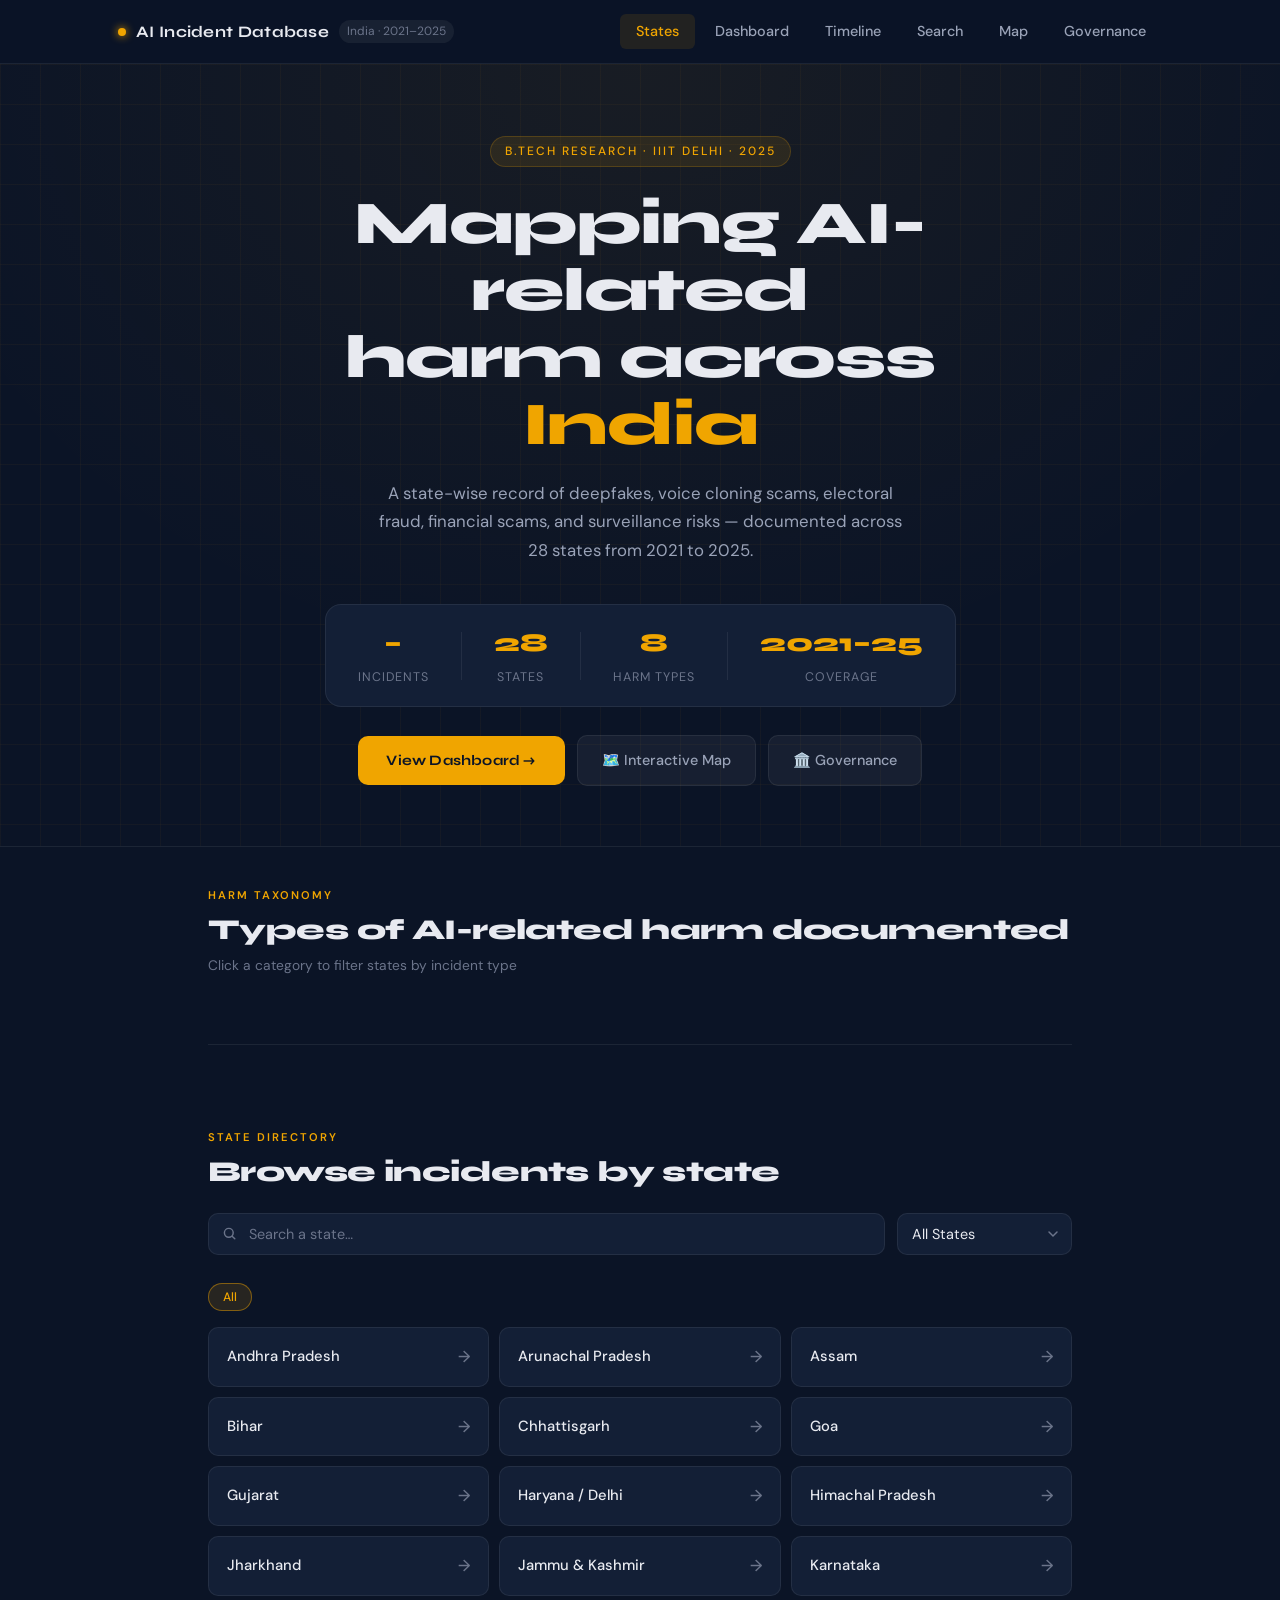
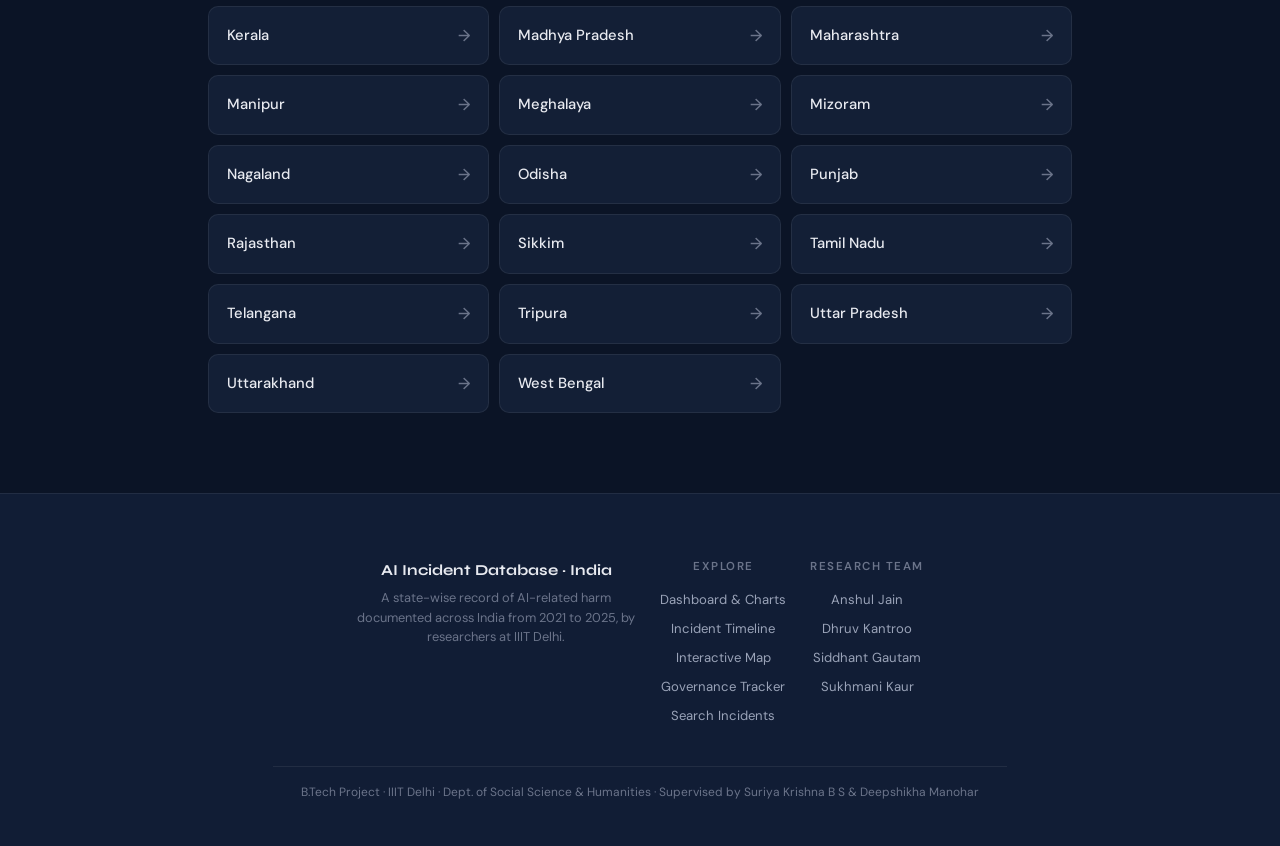
==== commit 633427d7: "Fix state count display to show 28" ====
--- a/index.html
+++ b/index.html
@@ -60,7 +60,7 @@
       <div class="hero-stats">
         <div class="stat"><strong id="cntTotal">–</strong><span>Incidents</span></div>
         <div class="stat-divider"></div>
-        <div class="stat"><strong id="cntStates">29</strong><span>States</span></div>
+        <div class="stat"><strong id="cntStates">28</strong><span>States</span></div>
         <div class="stat-divider"></div>
         <div class="stat"><strong>8</strong><span>Harm types</span></div>
         <div class="stat-divider"></div>
@@ -255,7 +255,7 @@
     const heroObs = new IntersectionObserver(entries => {
       if (entries[0].isIntersecting) {
         animateCounter(cntTotal,  totalIncidents);
-        animateCounter(cntStates, Object.keys(incidentsData).length);
+        animateCounter(cntStates, 28);
         heroObs.disconnect();
       }
     }, { threshold: 0.3 });
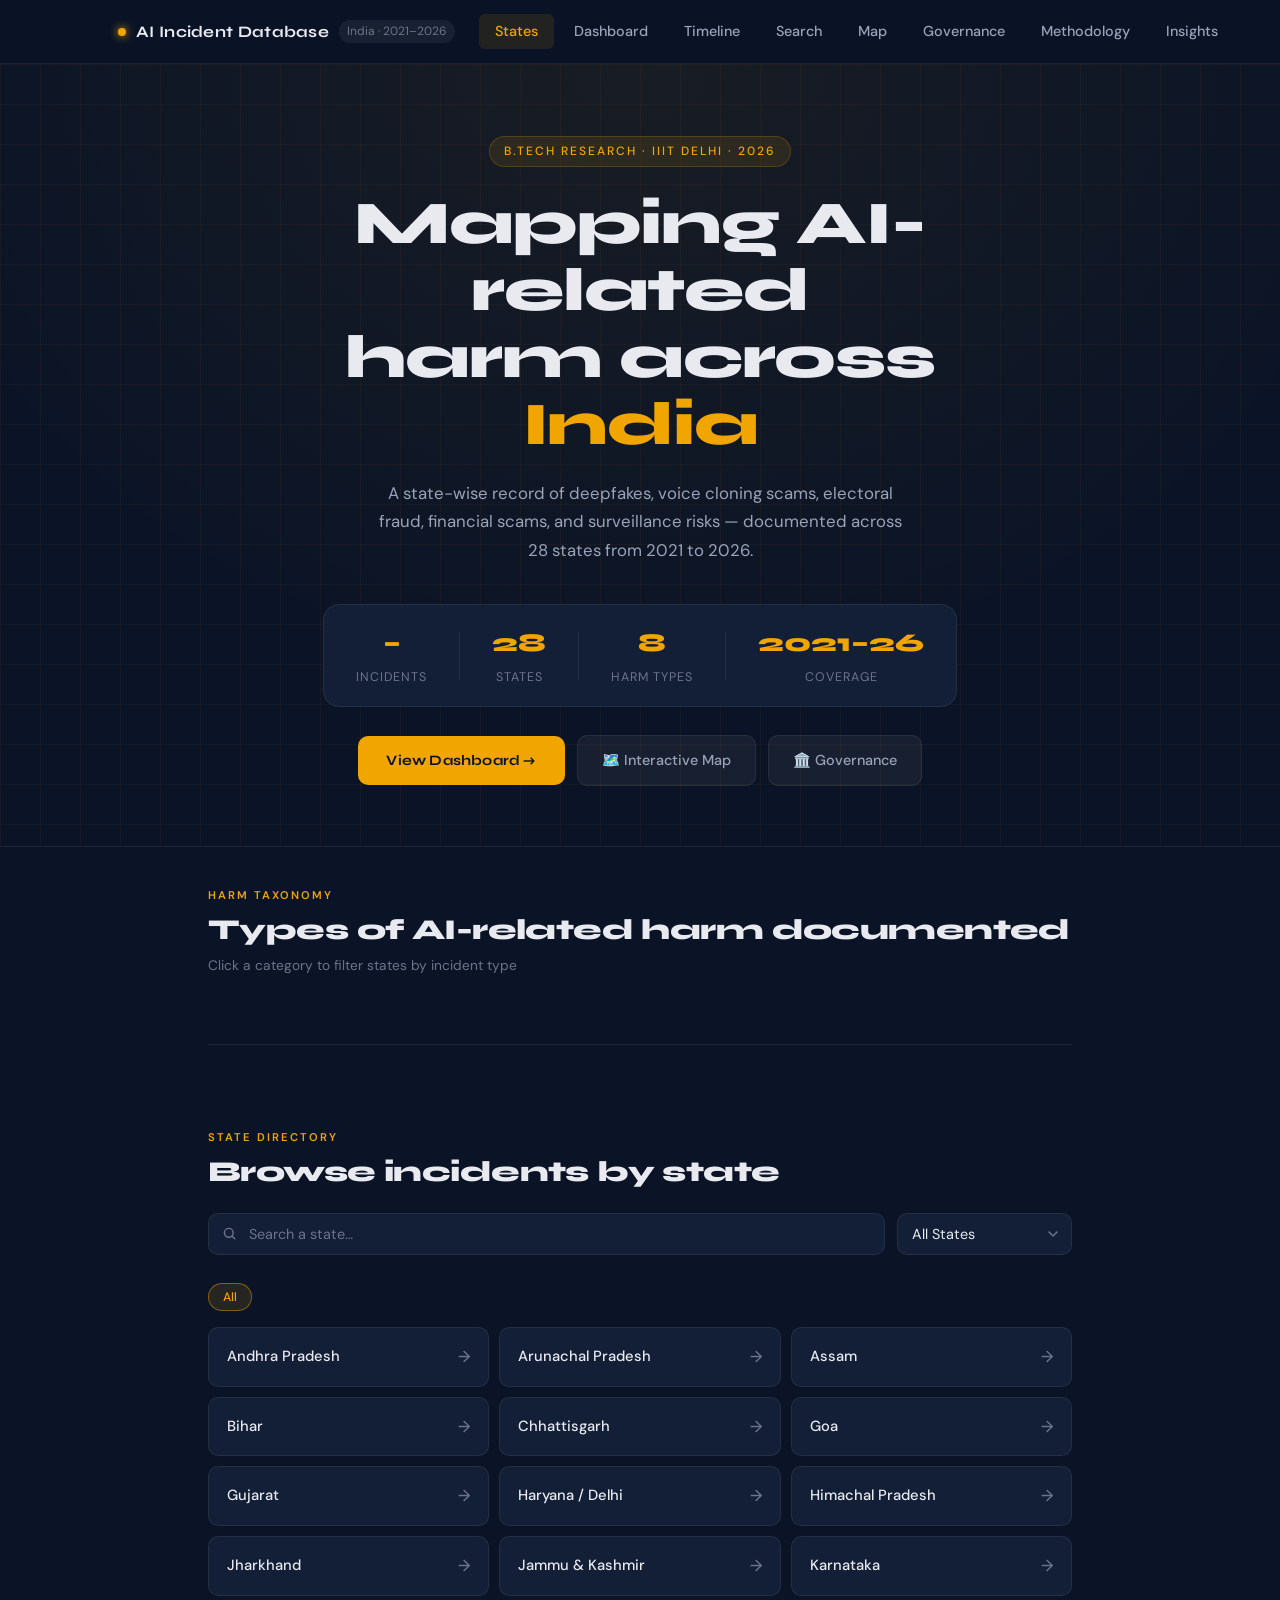
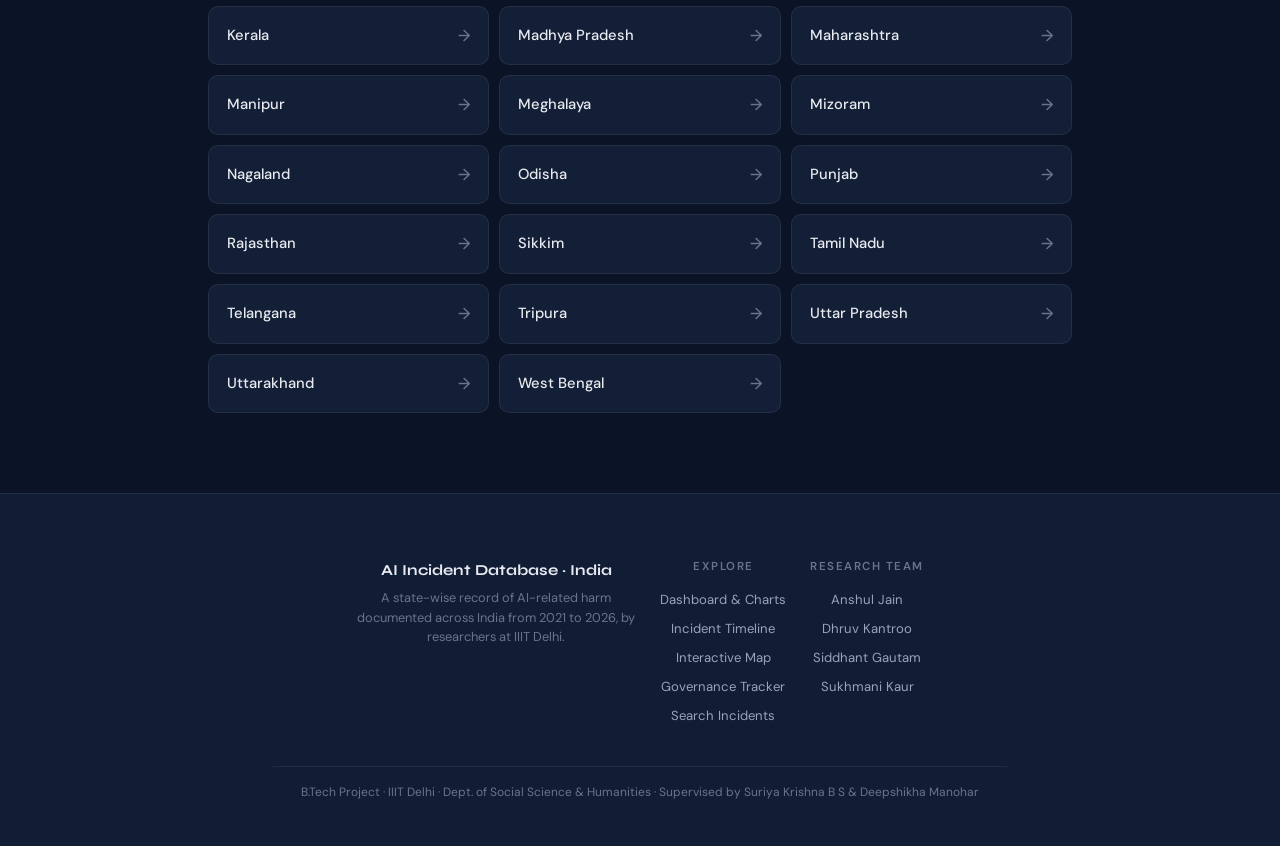
==== commit 3d58b7ac: "Fix: landing page coverage stat and eyebrow year 2025 → 2026" ====
--- a/index.html
+++ b/index.html
@@ -16,7 +16,7 @@
       <div class="topnav-brand">
         <span class="brand-dot"></span>
         <span class="brand-name">AI Incident Database</span>
-        <span class="brand-tag">India · 2021–2025</span>
+        <span class="brand-tag">India · 2021–2026</span>
       </div>
       <div class="topnav-links">
         <a href="index.html" class="nav-link active">States</a>
@@ -25,6 +25,8 @@
         <a href="search.html" class="nav-link">Search</a>
         <a href="overall.html" class="nav-link">Map</a>
         <a href="governance.html" class="nav-link">Governance</a>
+        <a href="methodology.html" class="nav-link">Methodology</a>
+        <a href="insights.html" class="nav-link">Insights</a>
       </div>
       <button class="hamburger" id="hamburger" aria-label="Open menu">
         <span></span><span></span><span></span>
@@ -46,17 +48,19 @@
       <li><a href="search.html" class="drawer-link"><span>🔍</span> Search</a></li>
       <li><a href="overall.html" class="drawer-link"><span>🗾</span> Map</a></li>
       <li><a href="governance.html" class="drawer-link"><span>🏛️</span> Central Governance</a></li>
+    <li><a href="methodology.html" class="drawer-link"><span>📋</span> Methodology</a></li>
+    <li><a href="insights.html" class="drawer-link"><span>💡</span> Insights</a></li>
     </ul>
   </aside>
 
   <!-- HERO -->
   <header class="hero">
     <div class="hero-inner">
-      <div class="hero-eyebrow">B.Tech Research · IIIT Delhi · 2025</div>
+      <div class="hero-eyebrow">B.Tech Research · IIIT Delhi · 2026</div>
       <h1 class="hero-title">
         Mapping AI-related<br>harm across <em>India</em>
       </h1>
-      <p class="hero-sub">A state-wise record of deepfakes, voice cloning scams, electoral fraud, financial scams, and surveillance risks — documented across 28 states from 2021 to 2025.</p>
+      <p class="hero-sub">A state-wise record of deepfakes, voice cloning scams, electoral fraud, financial scams, and surveillance risks — documented across 28 states from 2021 to 2026.</p>
       <div class="hero-stats">
         <div class="stat"><strong id="cntTotal">–</strong><span>Incidents</span></div>
         <div class="stat-divider"></div>
@@ -64,7 +68,7 @@
         <div class="stat-divider"></div>
         <div class="stat"><strong>8</strong><span>Harm types</span></div>
         <div class="stat-divider"></div>
-        <div class="stat"><strong>2021–25</strong><span>Coverage</span></div>
+        <div class="stat"><strong>2021–26</strong><span>Coverage</span></div>
       </div>
       <div class="hero-actions">
         <a href="dashboard.html" class="btn-primary">View Dashboard →</a>
@@ -176,7 +180,7 @@
     <div class="footer-inner">
       <div class="footer-brand">
         <span class="footer-brand-name">AI Incident Database · India</span>
-        <p class="footer-brand-desc">A state-wise record of AI-related harm documented across India from 2021 to 2025, by researchers at IIIT Delhi.</p>
+        <p class="footer-brand-desc">A state-wise record of AI-related harm documented across India from 2021 to 2026, by researchers at IIIT Delhi.</p>
       </div>
       <div class="footer-links">
         <span class="footer-links-title">Explore</span>
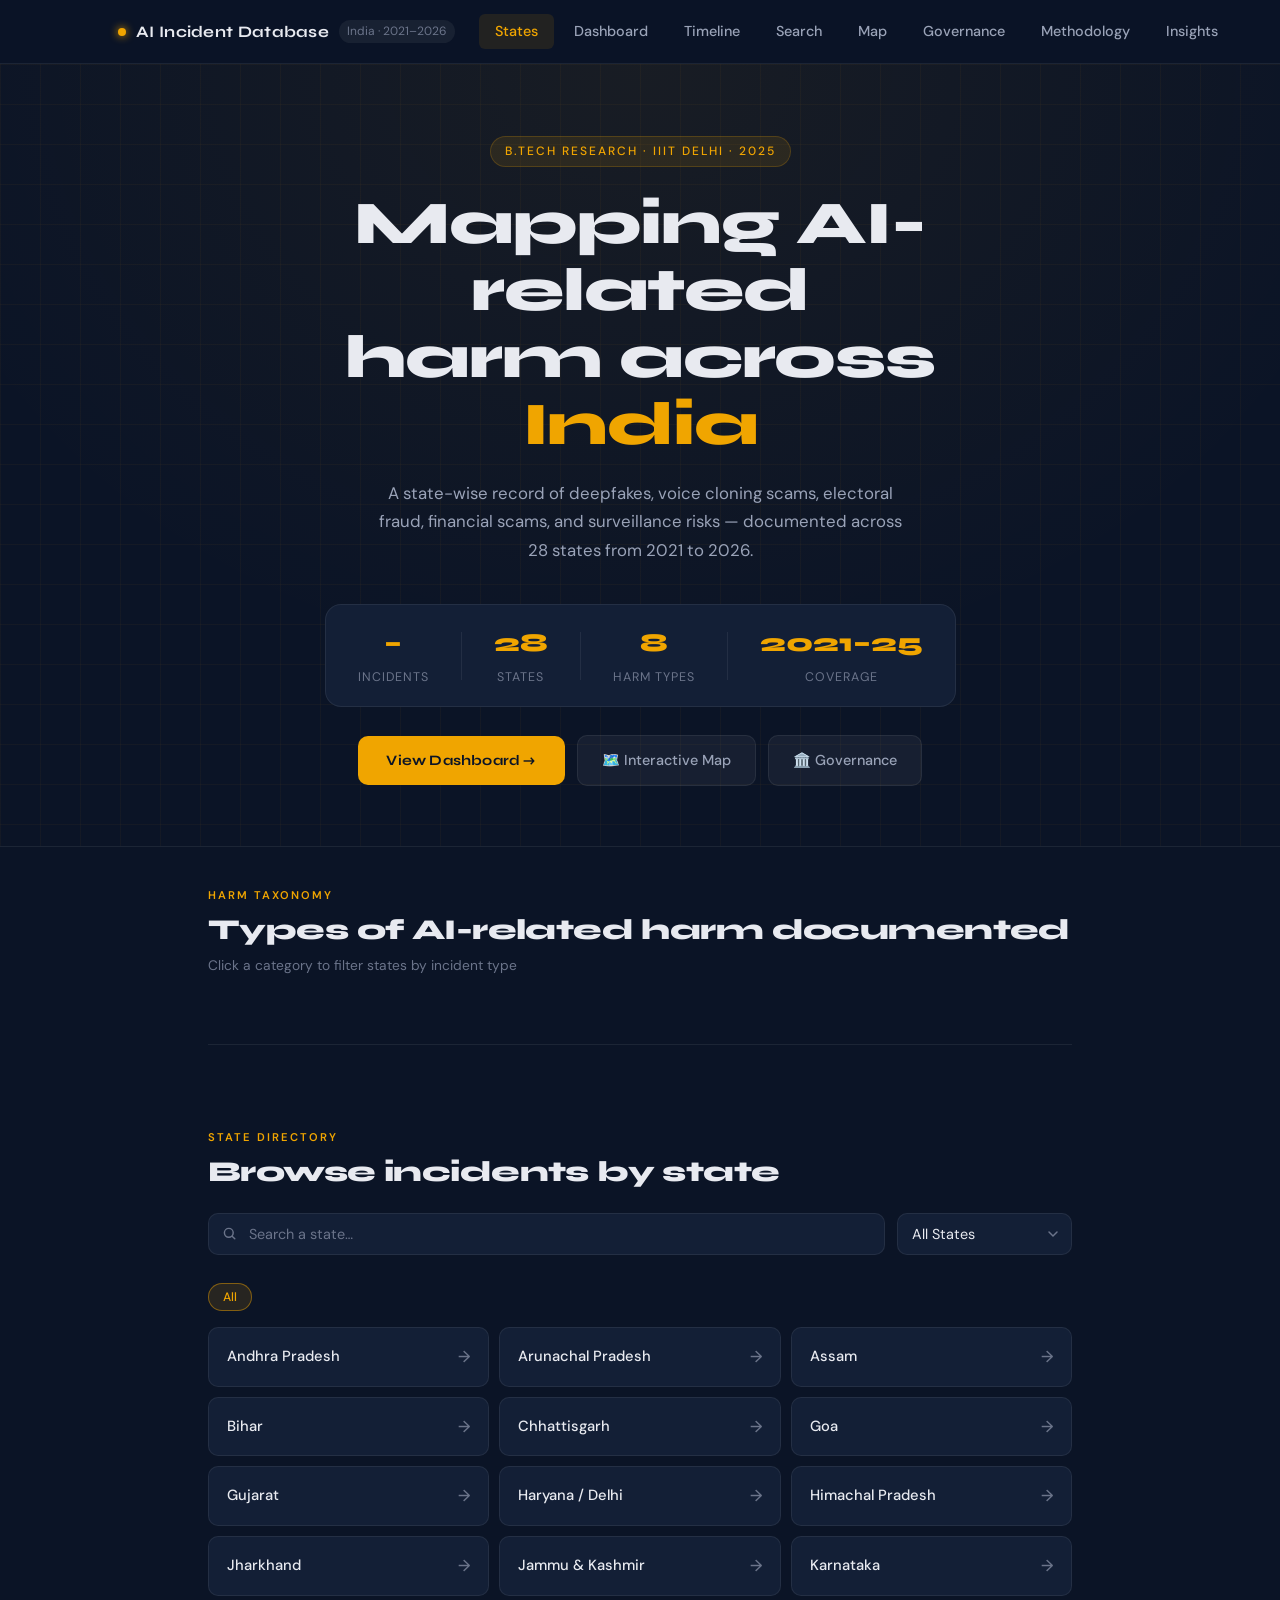
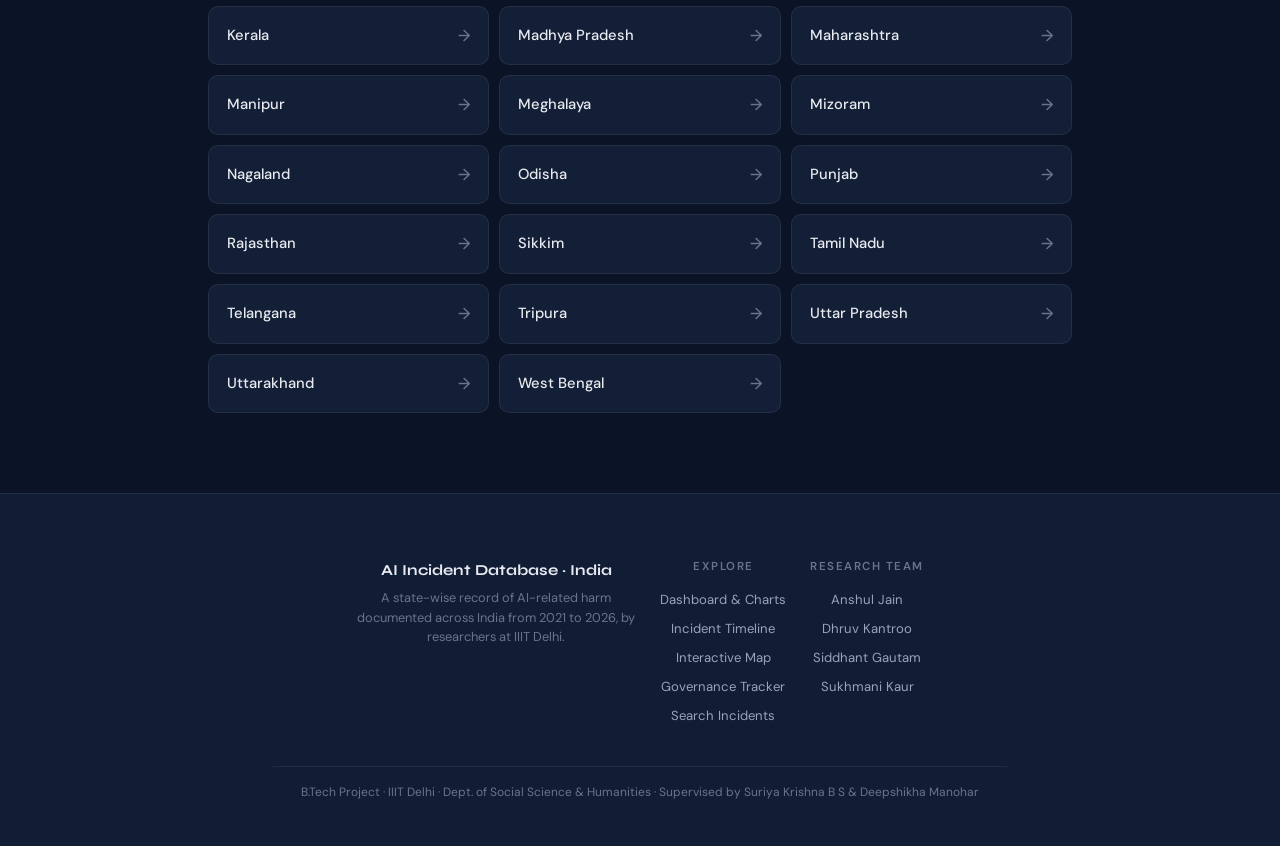
==== commit 5202d524: "fix: revert 29 states to 28 states across all pages (India has 28 states)" ====
--- a/index.html
+++ b/index.html
@@ -56,7 +56,7 @@
   <!-- HERO -->
   <header class="hero">
     <div class="hero-inner">
-      <div class="hero-eyebrow">B.Tech Research · IIIT Delhi · 2026</div>
+      <div class="hero-eyebrow">B.Tech Research · IIIT Delhi · 2025</div>
       <h1 class="hero-title">
         Mapping AI-related<br>harm across <em>India</em>
       </h1>
@@ -68,7 +68,7 @@
         <div class="stat-divider"></div>
         <div class="stat"><strong>8</strong><span>Harm types</span></div>
         <div class="stat-divider"></div>
-        <div class="stat"><strong>2021–26</strong><span>Coverage</span></div>
+        <div class="stat"><strong>2021–25</strong><span>Coverage</span></div>
       </div>
       <div class="hero-actions">
         <a href="dashboard.html" class="btn-primary">View Dashboard →</a>
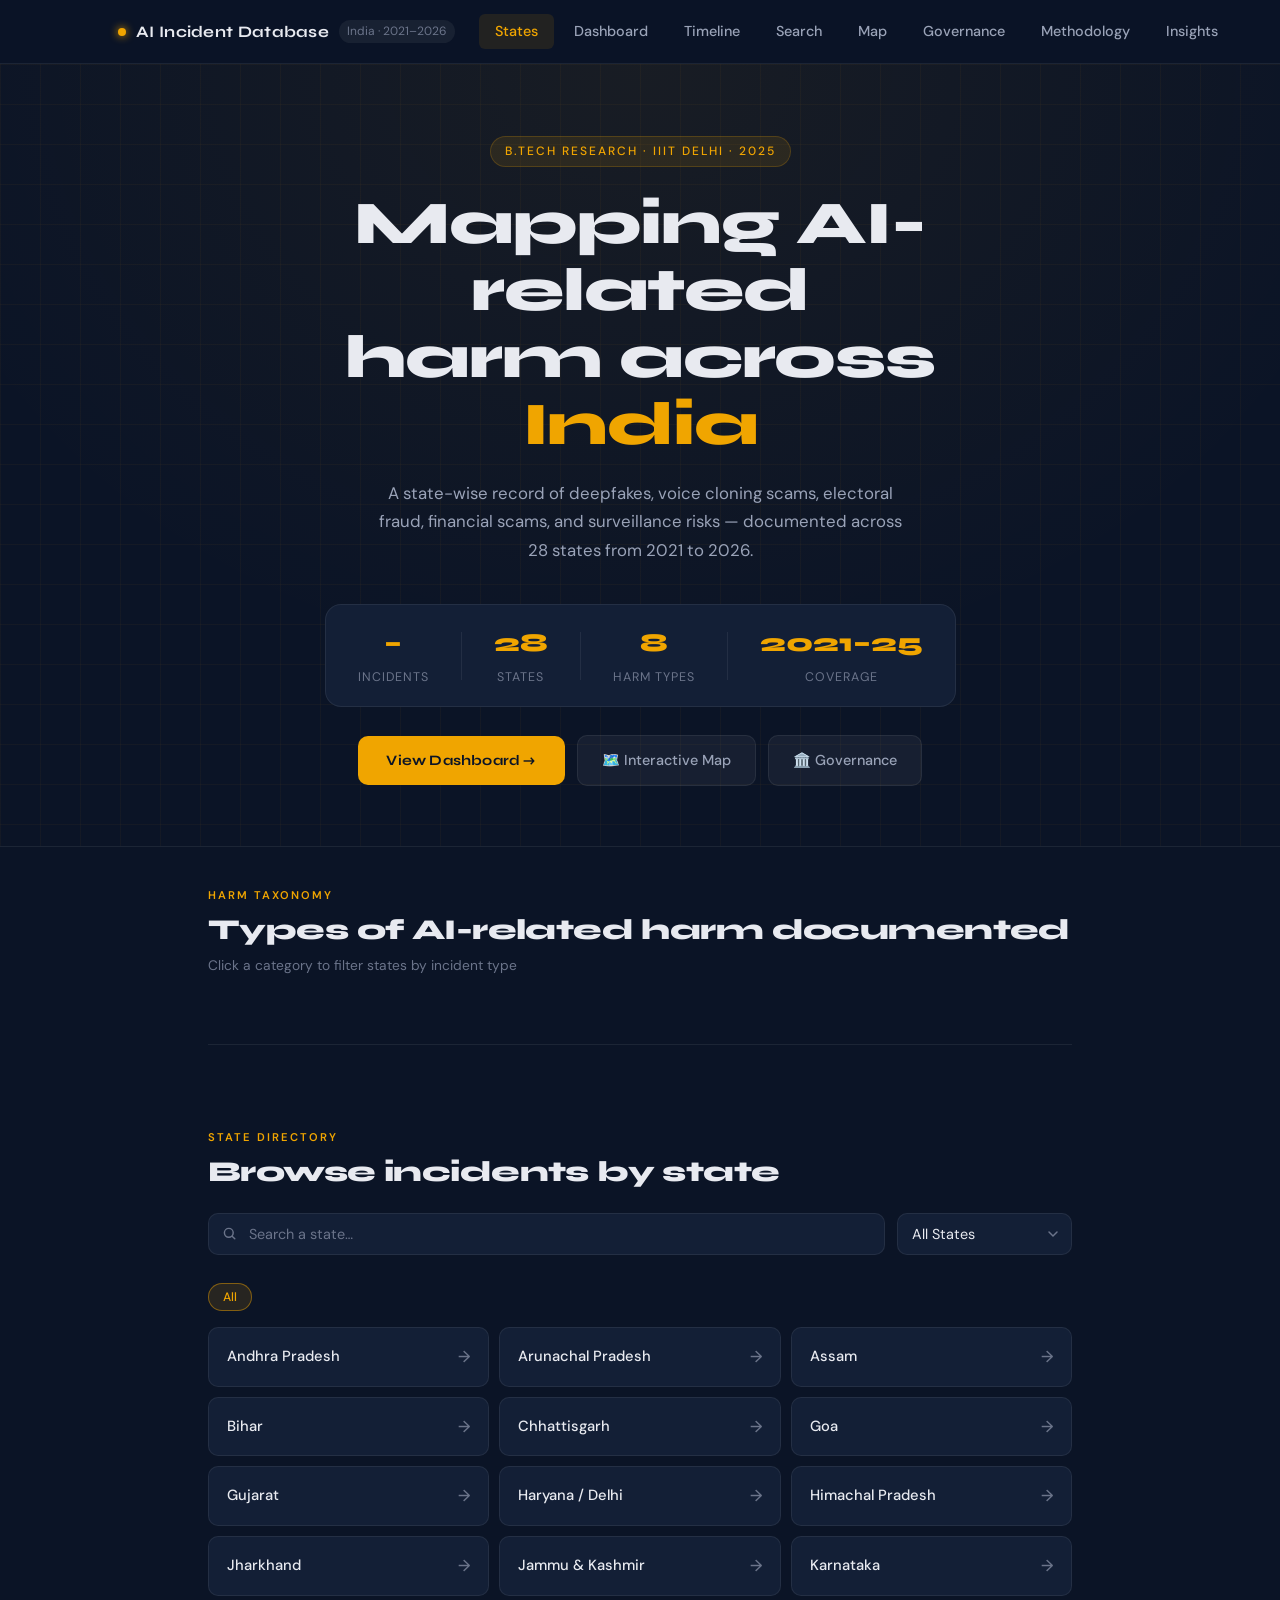
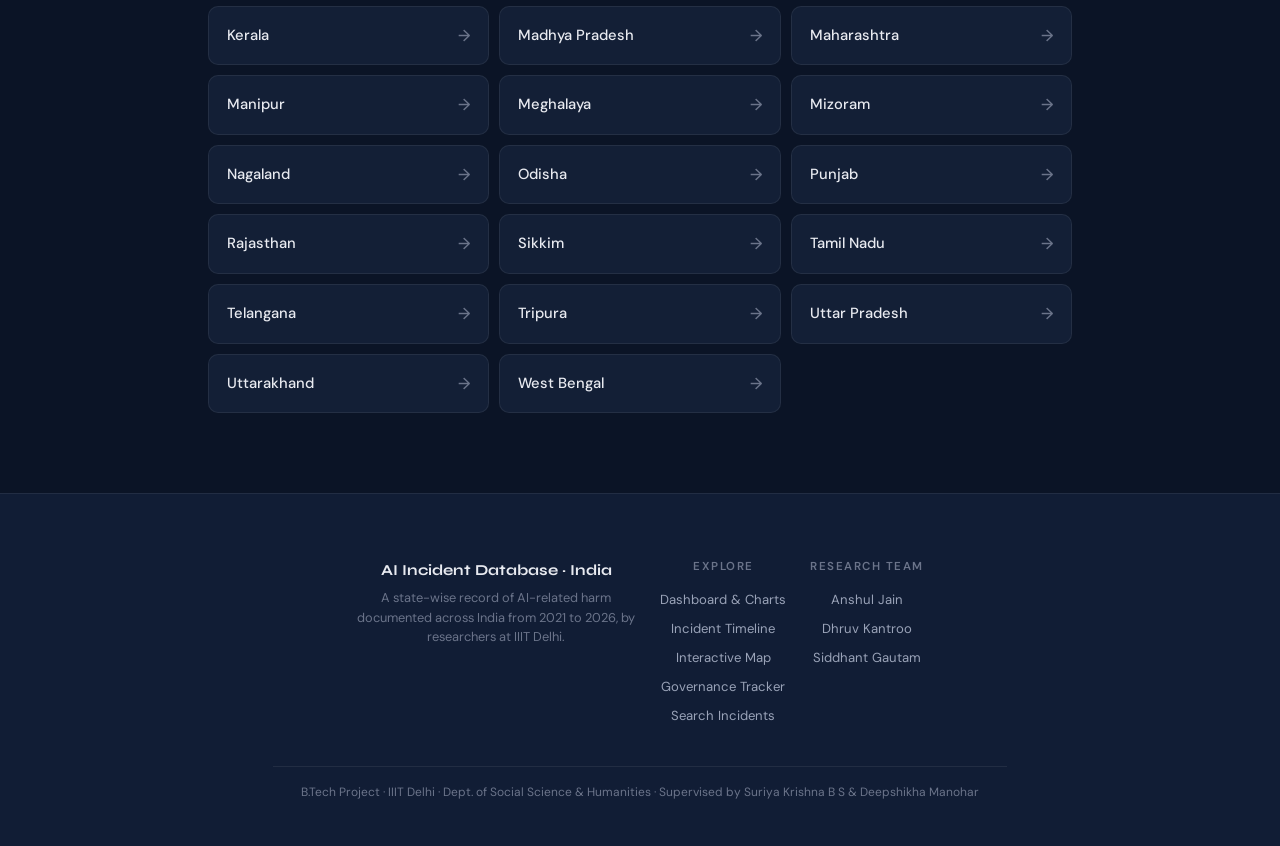
==== commit f2c5da17: "Remove Sukhmani Kaur from all pages and README Removed from footers across all HTML pages, team sect" ====
--- a/index.html
+++ b/index.html
@@ -195,7 +195,6 @@
         <span class="footer-link">Anshul Jain</span>
         <span class="footer-link">Dhruv Kantroo</span>
         <span class="footer-link">Siddhant Gautam</span>
-        <span class="footer-link">Sukhmani Kaur</span>
       </div>
     </div>
     <div class="footer-bottom">
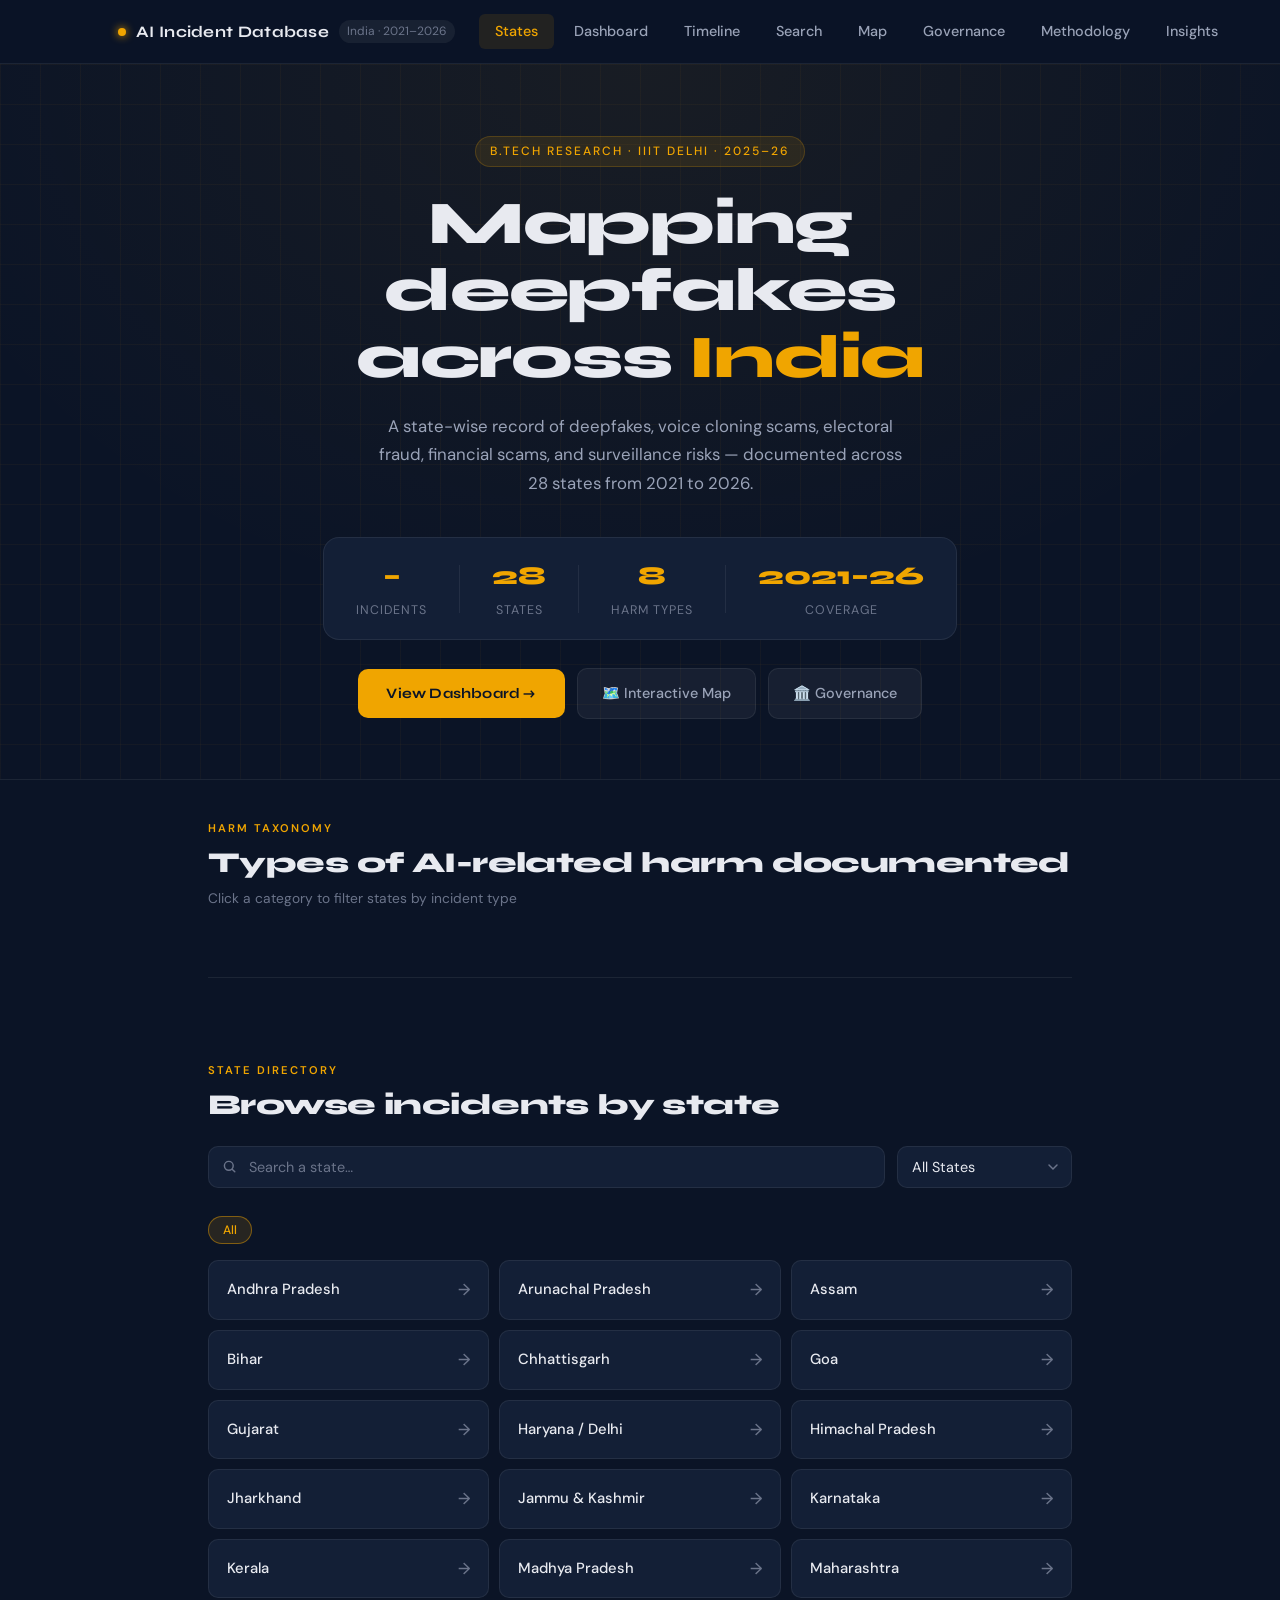
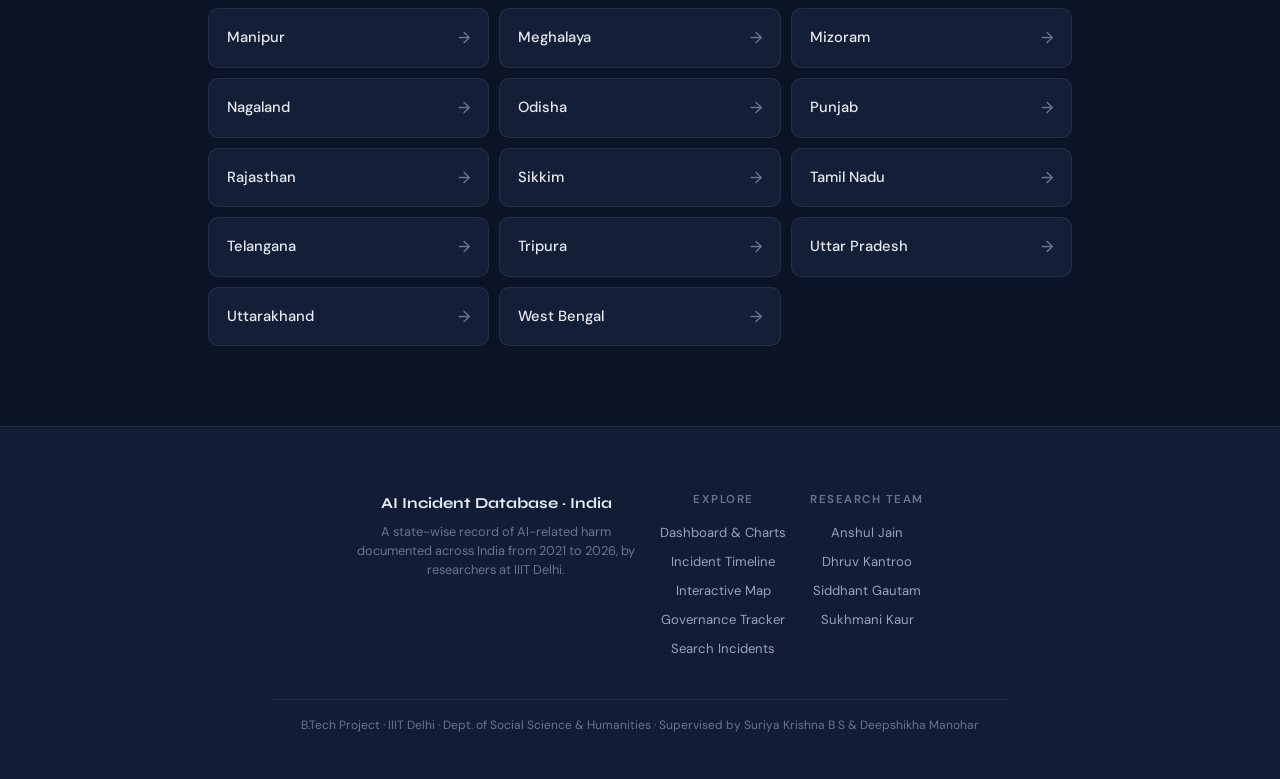
==== commit 5d9bdb2e: "Fix site-wide bugs found during full review index.html: - Fix coverage stat: 2021–25 → 2021–26 - Add" ====
--- a/index.html
+++ b/index.html
@@ -56,9 +56,9 @@
   <!-- HERO -->
   <header class="hero">
     <div class="hero-inner">
-      <div class="hero-eyebrow">B.Tech Research · IIIT Delhi · 2025</div>
+      <div class="hero-eyebrow">B.Tech Research · IIIT Delhi · 2025–26</div>
       <h1 class="hero-title">
-        Mapping AI-related<br>harm across <em>India</em>
+        Mapping <span id="rotWord" style="transition:opacity 0.22s, transform 0.22s; display:inline-block;">deepfakes</span><br>across <em>India</em>
       </h1>
       <p class="hero-sub">A state-wise record of deepfakes, voice cloning scams, electoral fraud, financial scams, and surveillance risks — documented across 28 states from 2021 to 2026.</p>
       <div class="hero-stats">
@@ -68,7 +68,7 @@
         <div class="stat-divider"></div>
         <div class="stat"><strong>8</strong><span>Harm types</span></div>
         <div class="stat-divider"></div>
-        <div class="stat"><strong>2021–25</strong><span>Coverage</span></div>
+        <div class="stat"><strong>2021–26</strong><span>Coverage</span></div>
       </div>
       <div class="hero-actions">
         <a href="dashboard.html" class="btn-primary">View Dashboard →</a>
@@ -195,6 +195,7 @@
         <span class="footer-link">Anshul Jain</span>
         <span class="footer-link">Dhruv Kantroo</span>
         <span class="footer-link">Siddhant Gautam</span>
+        <span class="footer-link">Sukhmani Kaur</span>
       </div>
     </div>
     <div class="footer-bottom">
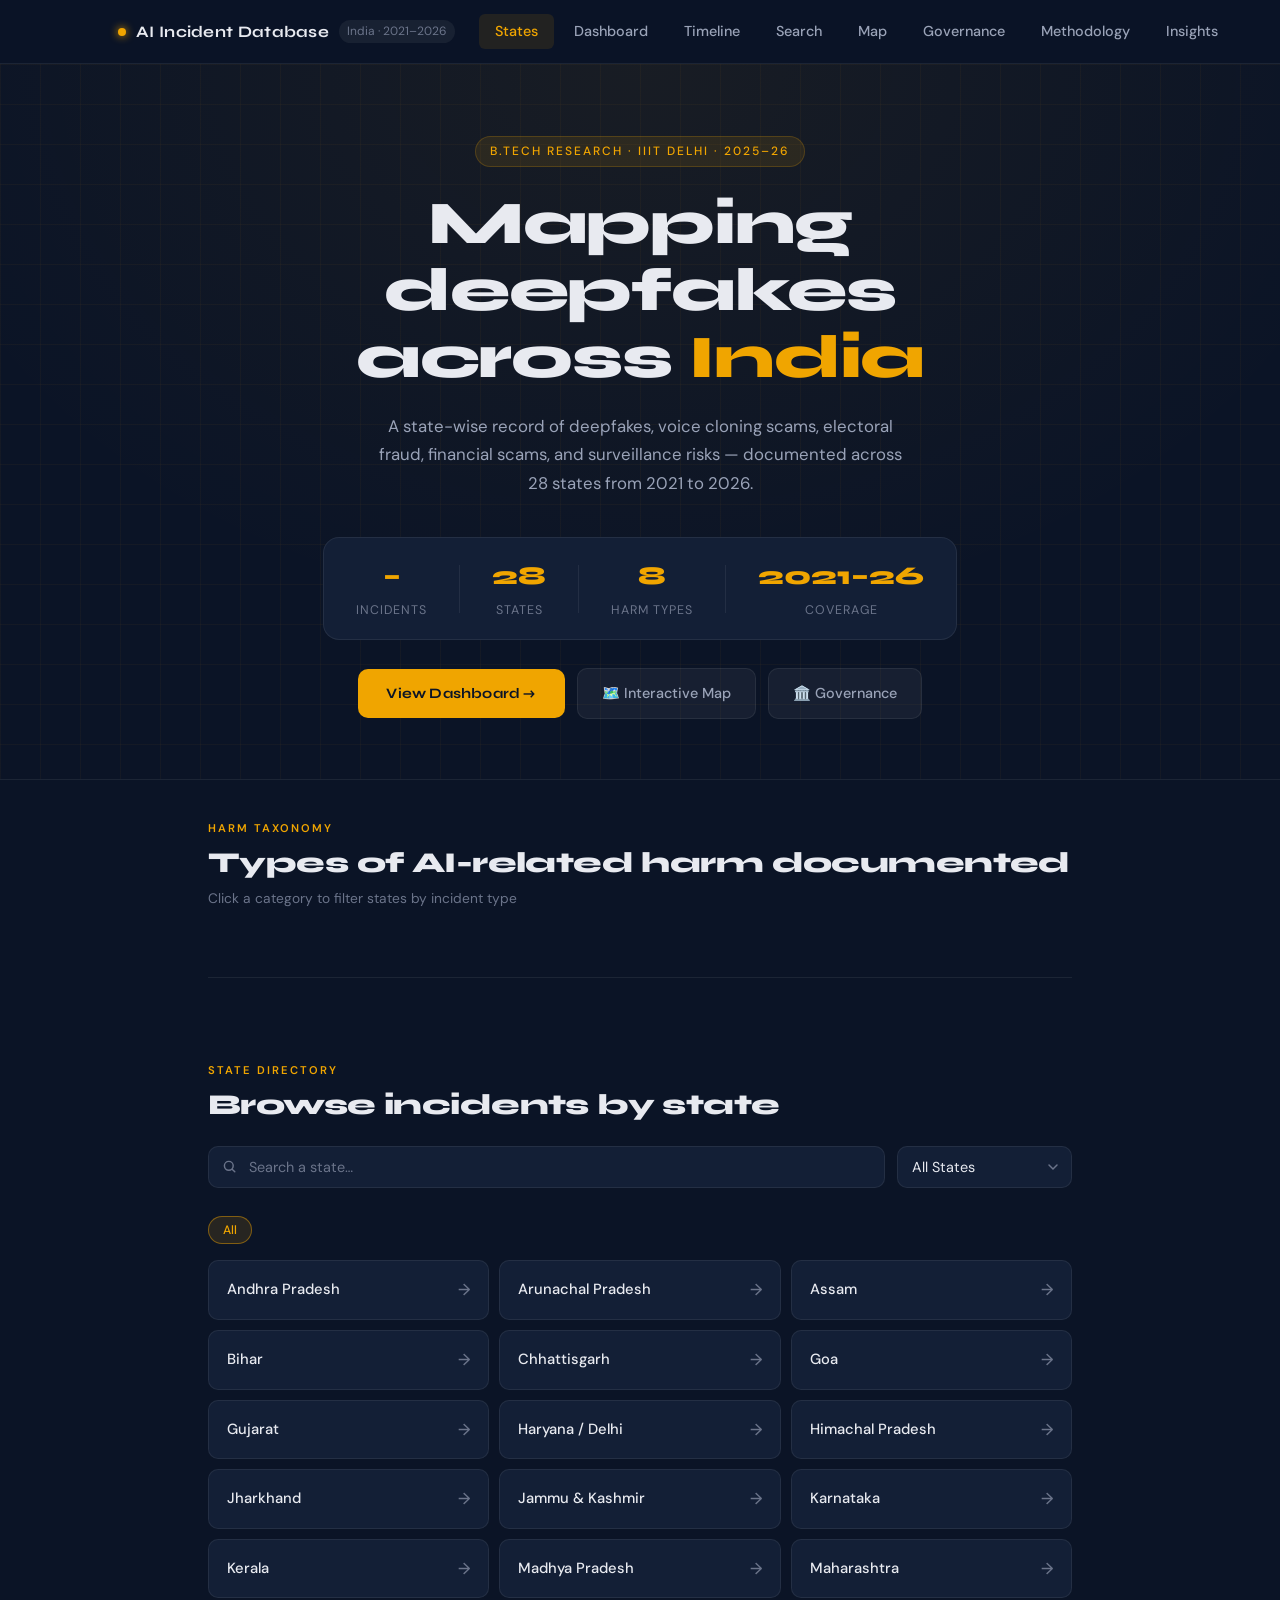
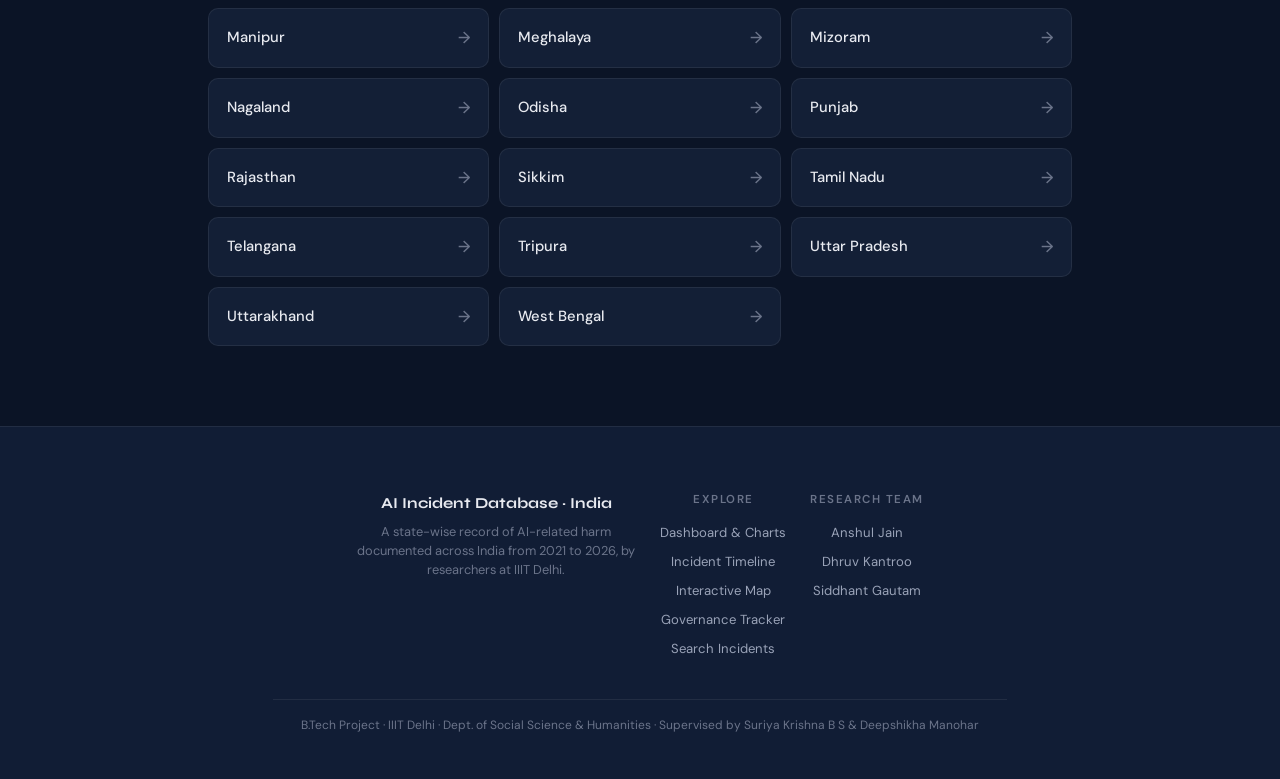
==== commit 390b8954: "Fix site-wide bugs found during full review index.html: - Fix coverage stat: 2021–25 → 2021–26 - Add" ====
--- a/index.html
+++ b/index.html
@@ -195,7 +195,6 @@
         <span class="footer-link">Anshul Jain</span>
         <span class="footer-link">Dhruv Kantroo</span>
         <span class="footer-link">Siddhant Gautam</span>
-        <span class="footer-link">Sukhmani Kaur</span>
       </div>
     </div>
     <div class="footer-bottom">
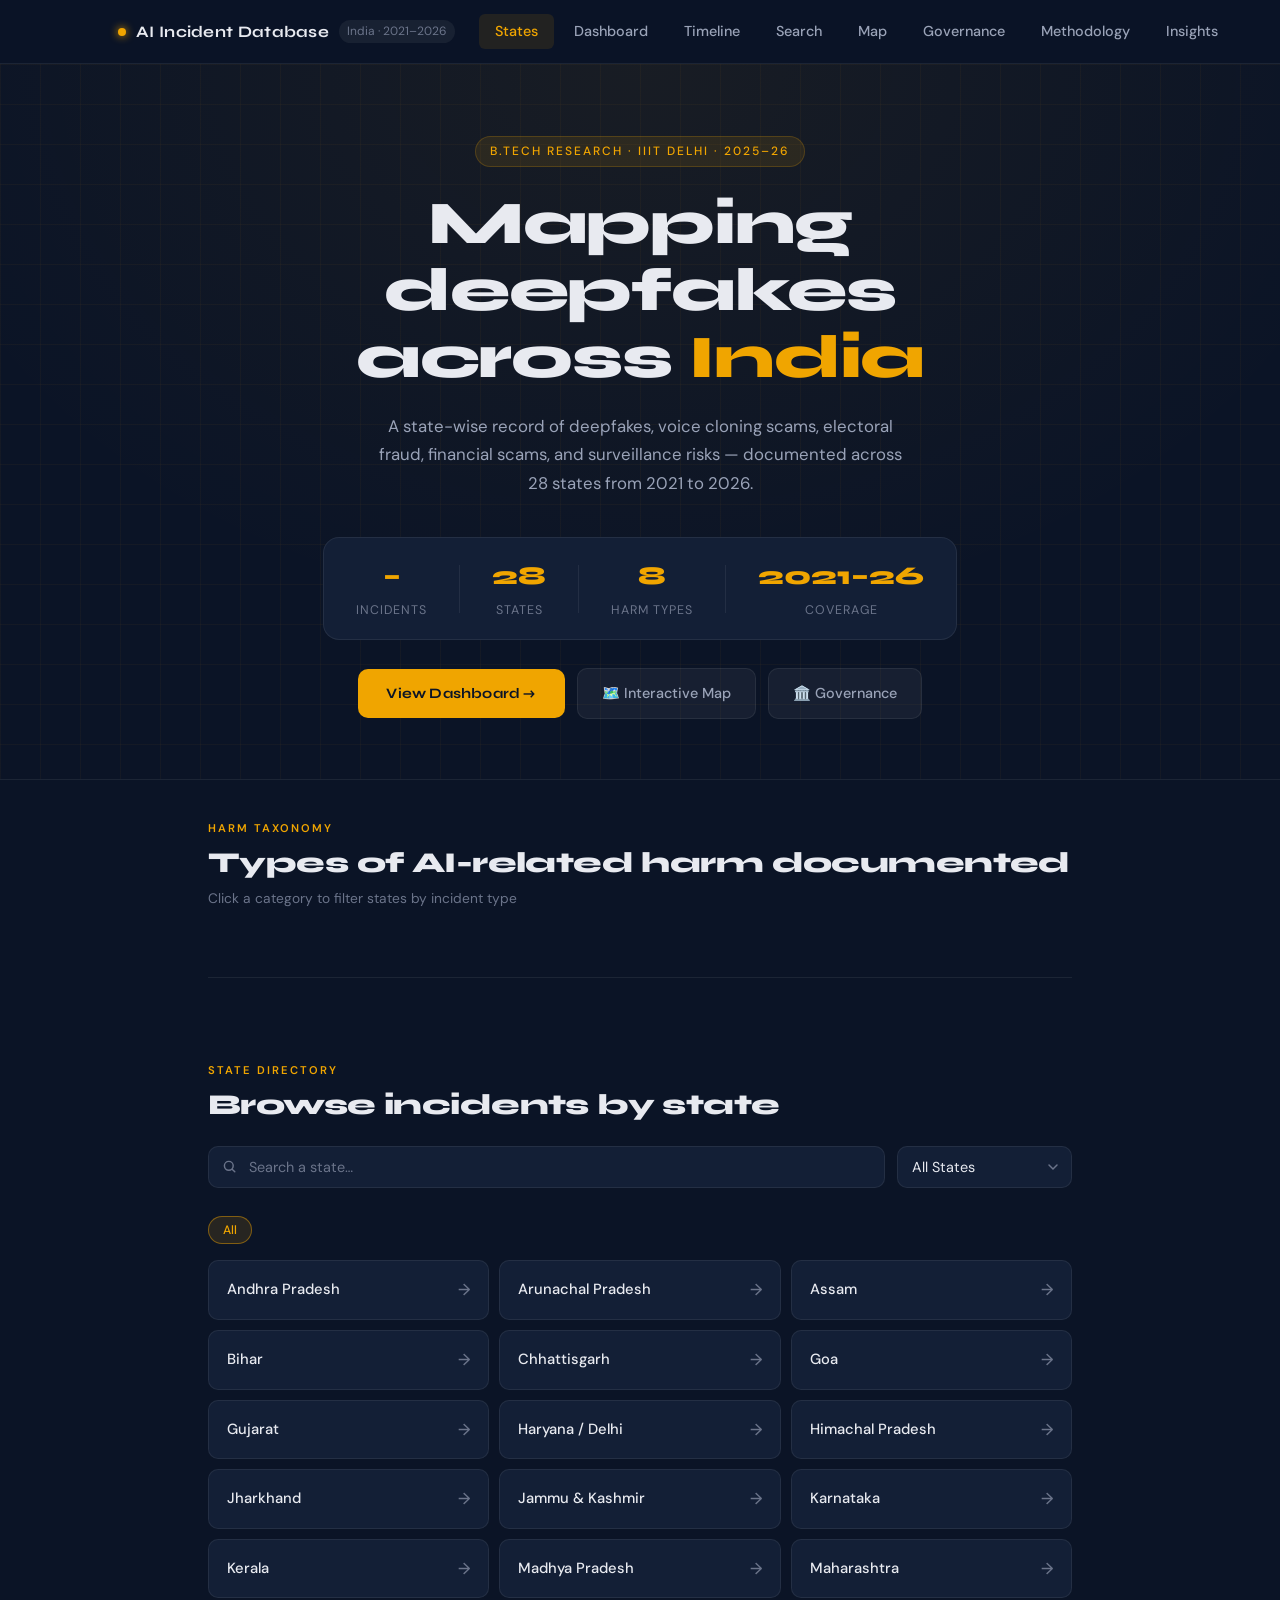
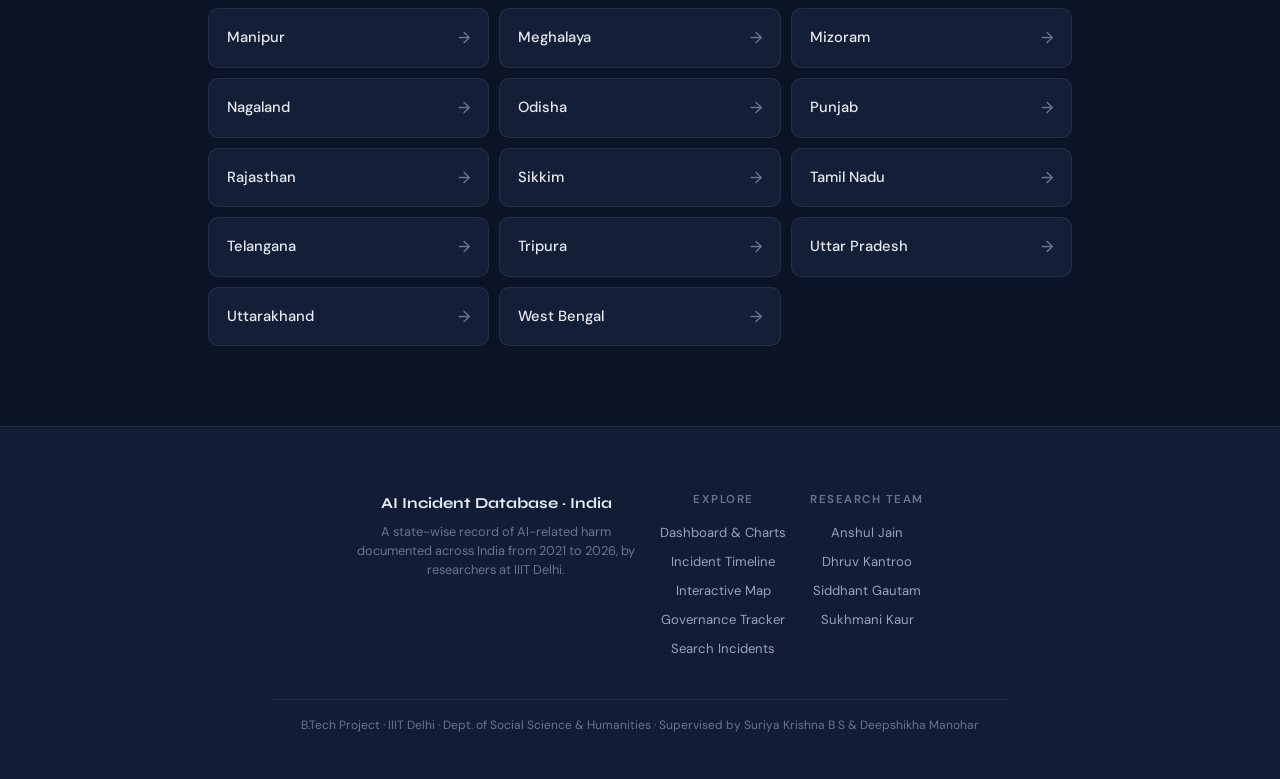
==== commit 5b1f8f94: "Merge pull request #72 from anshul23102/fix/site-wide-bugs Fix site-wide bugs found during full revi" ====
--- a/index.html
+++ b/index.html
@@ -195,6 +195,7 @@
         <span class="footer-link">Anshul Jain</span>
         <span class="footer-link">Dhruv Kantroo</span>
         <span class="footer-link">Siddhant Gautam</span>
+        <span class="footer-link">Sukhmani Kaur</span>
       </div>
     </div>
     <div class="footer-bottom">
